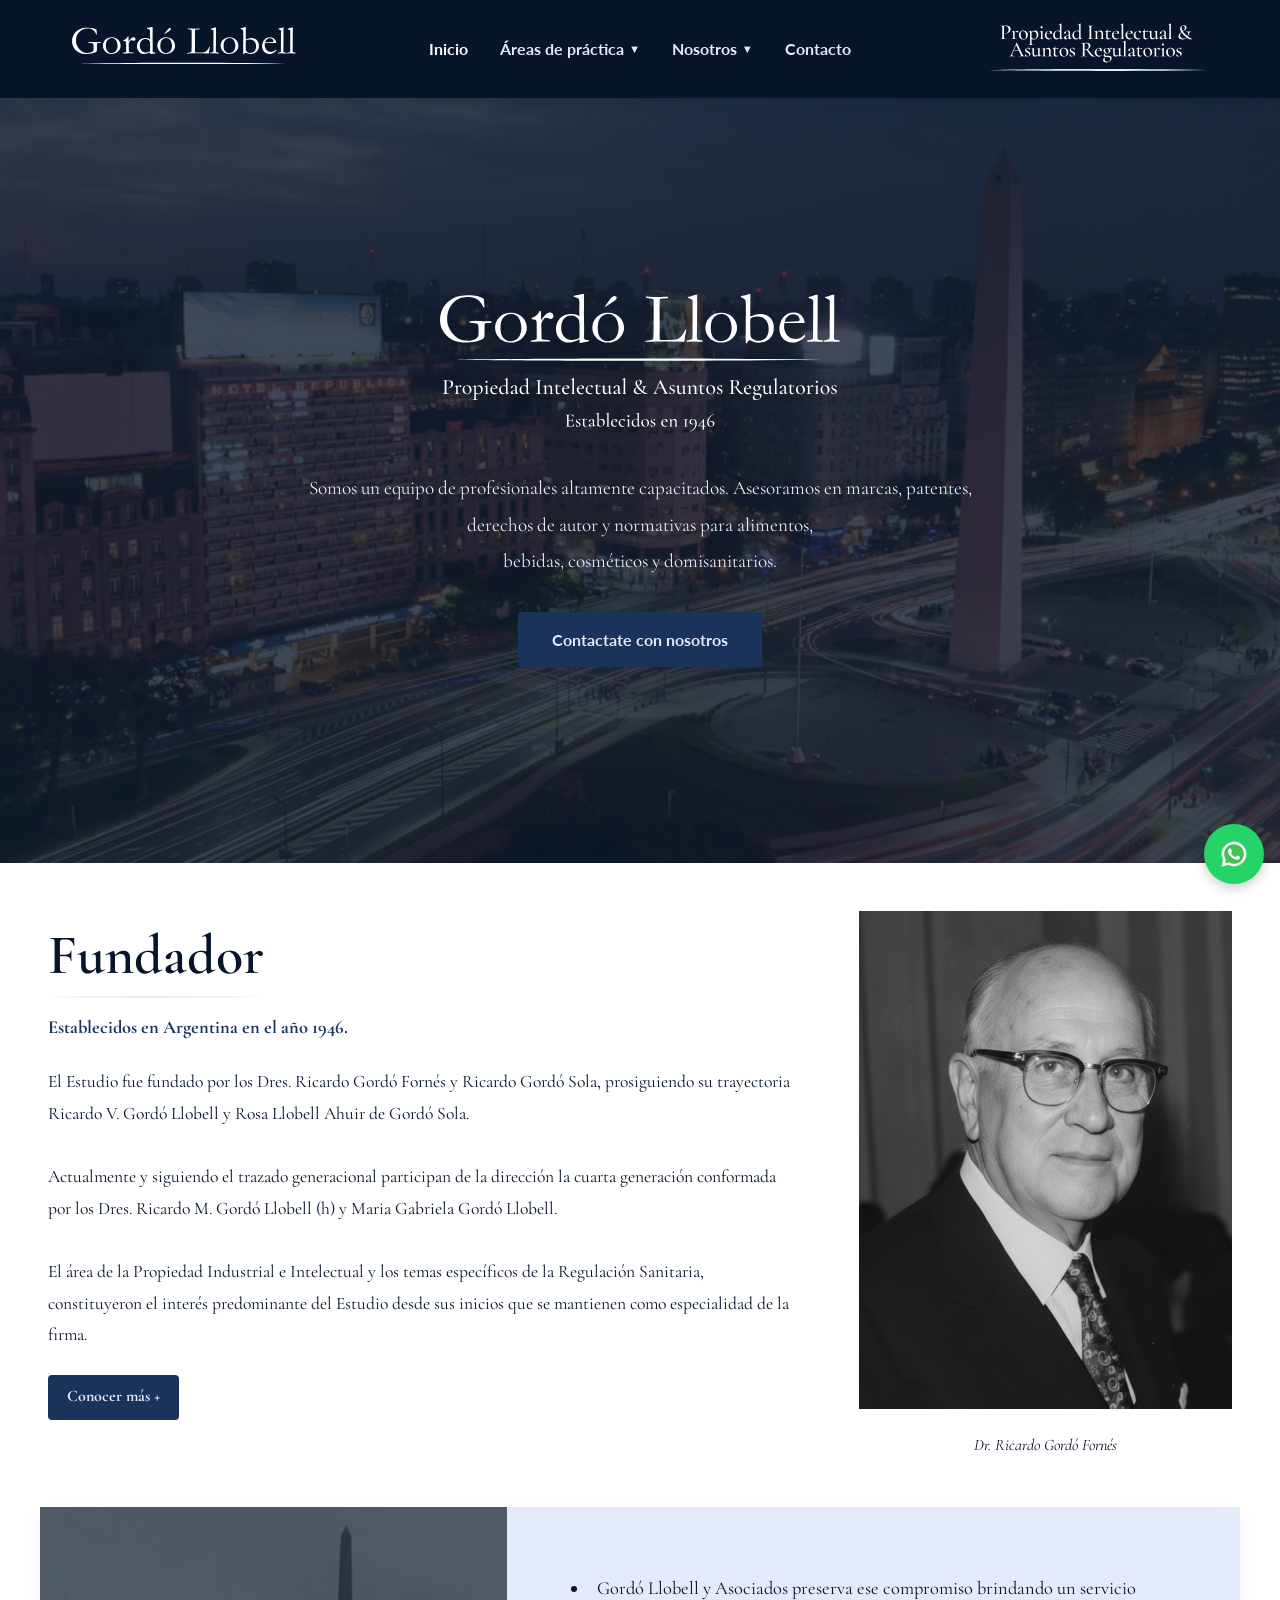
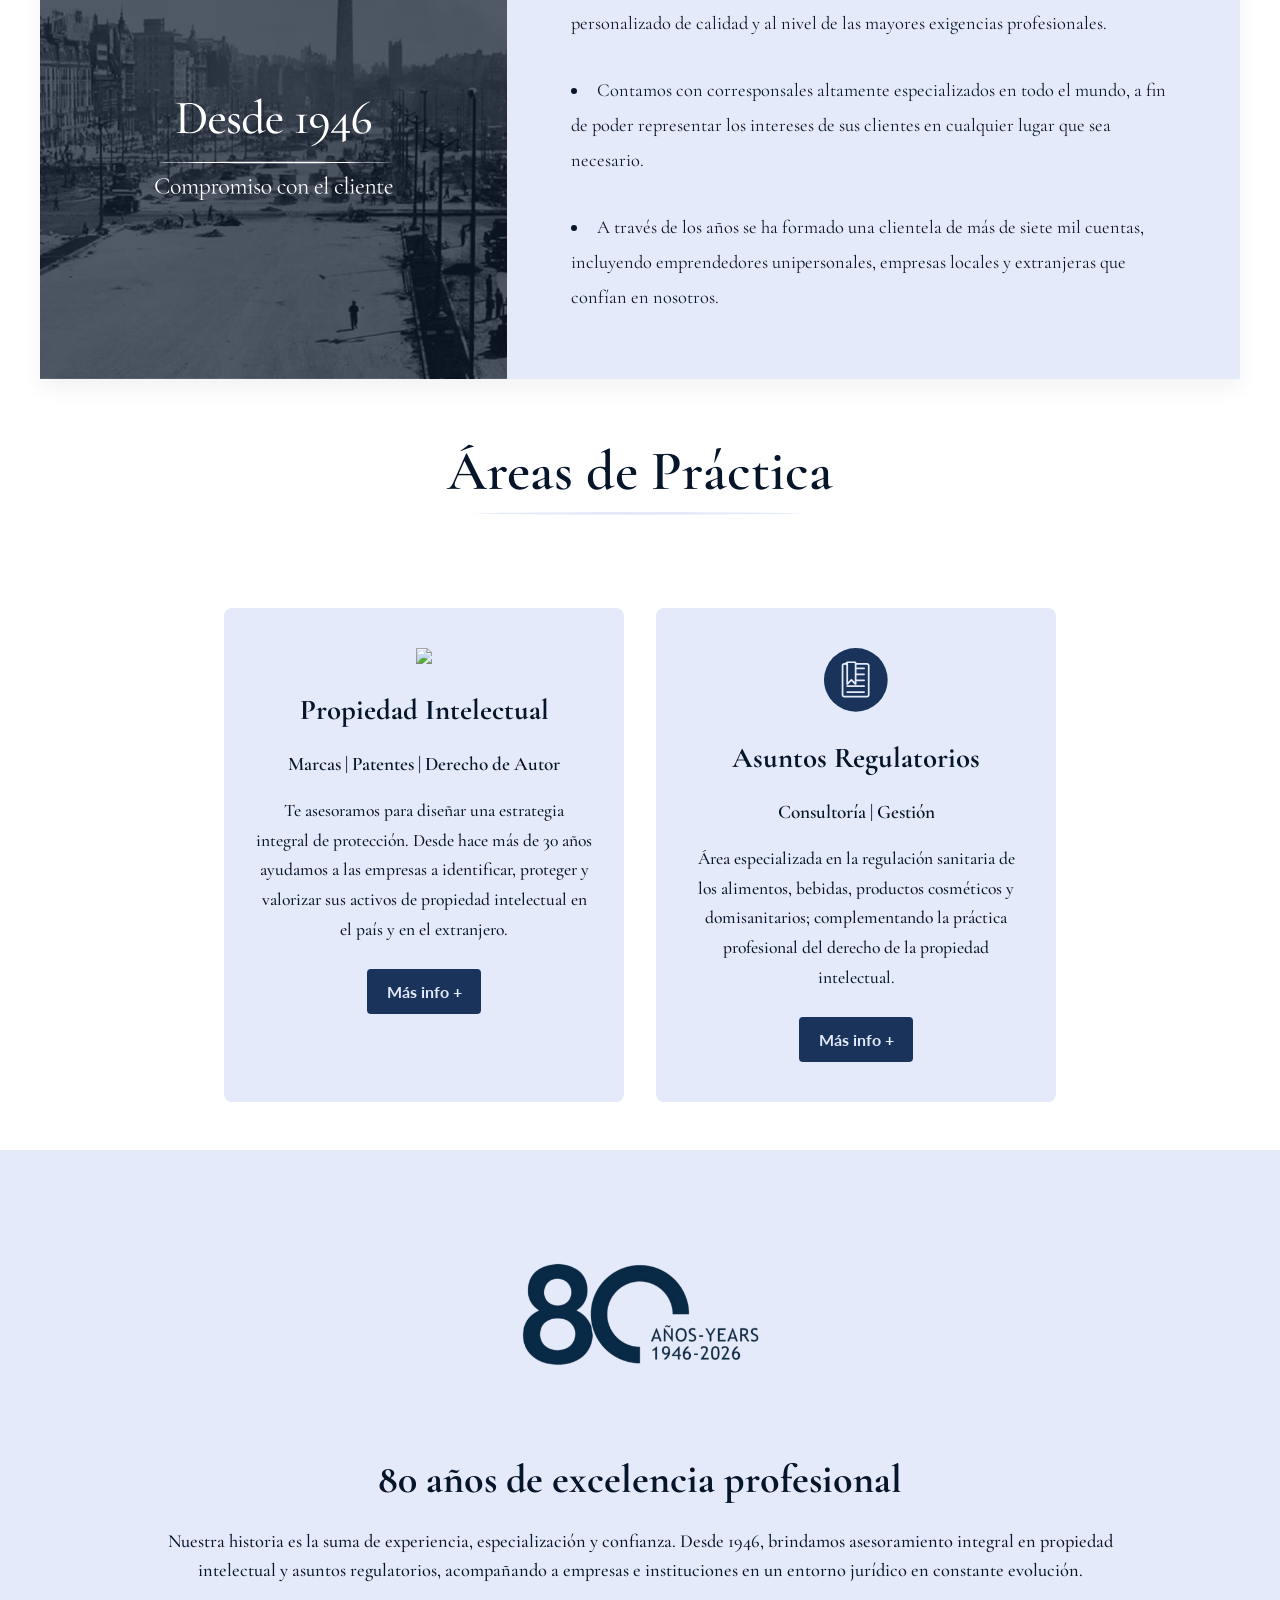
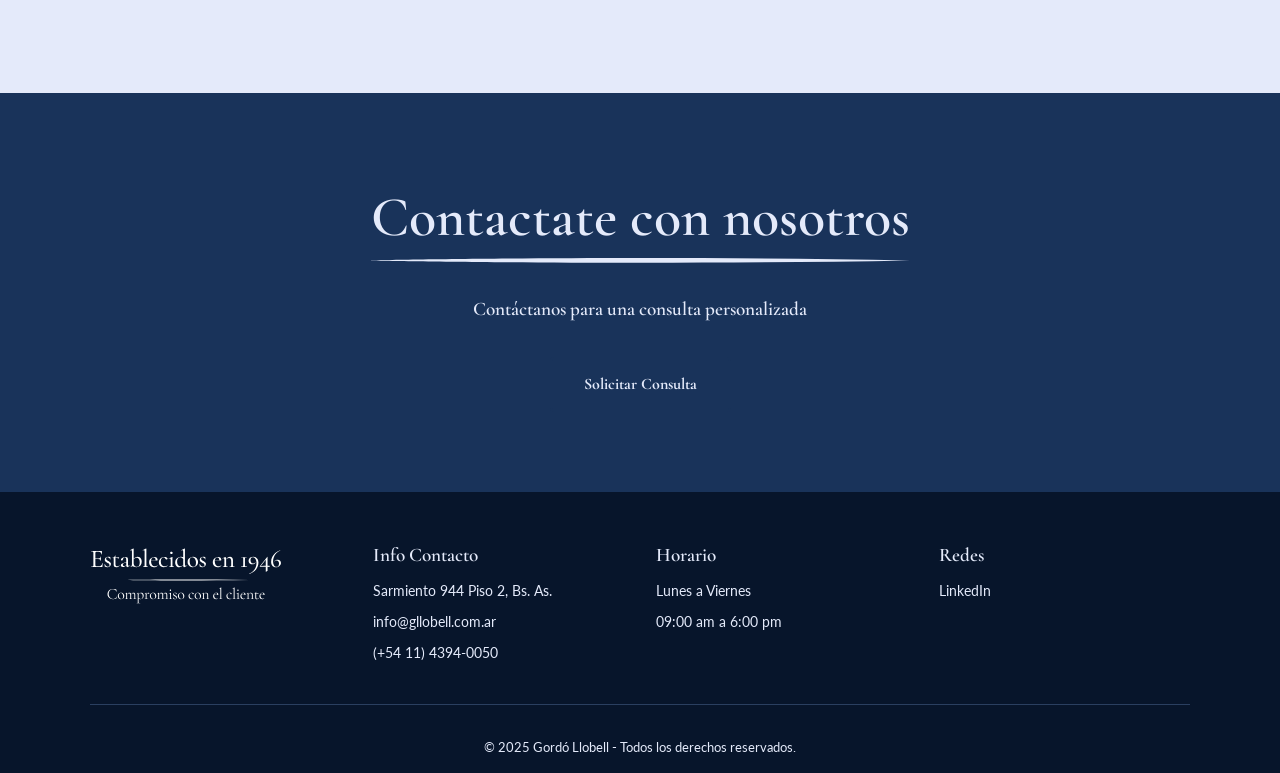
==== index.html @ 97bcbfae "Add files via upload" ====
<!DOCTYPE html>
<html lang="es">
<head>
  <meta charset="UTF-8" />
  <meta name="viewport" content="width=device-width, initial-scale=1.0" />
  <title>Gordó Llobell | Propiedad Intelectual & Asuntos Regulatorios</title>
  <meta name="description" content="Estudio jurídico especializado en propiedad intelectual y asuntos regulatorios. Asesoramiento en marcas, patentes y derechos de autor desde 1946.">
  <link rel="stylesheet" href="styles.css" />
  <link rel="preconnect" href="https://fonts.googleapis.com">
  <link rel="preconnect" href="https://fonts.gstatic.com" crossorigin>
  <link href="https://fonts.googleapis.com/css2?family=Cormorant+Garamond:wght@400;500;600;700&family=Lato:wght@300;400;700&display=swap" rel="stylesheet">
  <script src="script.js"></script>
</head>
<body>

  <nav class="navbar">
    <div class="navbar-container">
      <a href="index.html" class="logo-link" aria-label="Ir al inicio">
        <img src="recursos/Logo Gll.svg" alt="Logo Gordó Llobell">
      </a>
      <button class="menu-toggle" aria-label="Abrir menú">
        <span class="hamburger"></span>
      </button>
      <div class="menu-wrapper">
        <ul class="menu">
          <li><a href="index.html">Inicio</a></li>
          <li class="dropdown">
            <a href="#" class="dropdown-toggle">Áreas de práctica <span class="arrow">▼</span></a>
            <ul class="dropdown-menu">
              <li><a href="areas-propiedad-intelectual.html">Propiedad Intelectual</a></li>
              <li><a href="areas-asuntos-regulatorios.html">Asuntos Regulatorios</a></li>
            </ul>
          </li>
          <li class="dropdown">
            <a href="#" class="dropdown-toggle">Nosotros <span class="arrow">▼</span></a>
            <ul class="dropdown-menu">
              <li><a href="nosotros-historia.html">Historia</a></li>
              <li><a href="nosotros-equipo.html">Equipo</a></li>
            </ul>
          </li>
          <li><a href="contacto.html">Contacto</a></li>
        </ul>
      </div>
      <img class="secondary-logo" src="recursos/Logo PI AARR.svg">
    </div>
  </nav>

  <header class="hero" id="inicio">
    <div class="hero-content animate-on-scroll">
      <img class="hero-logo" src="recursos/Logo Gll full.svg">
      <p>Somos un equipo de profesionales altamente capacitados. Asesoramos en marcas, patentes,<br>
        derechos de autor y normativas para alimentos,<br> 
        bebidas, cosméticos y domisanitarios.
      </p>
      <a href="contacto.html" class="btn">Contactate con nosotros</a>
    </div>
  </header>

  <main>
    <section class="fundador animate-on-scroll" id="nosotros">
      <div class="fundador-text">
        <h2>Fundador</h2>
        <span>Establecidos en Argentina en el año 1946.</span> 
        <p>
          El Estudio fue fundado por los Dres. Ricardo Gordó Fornés y Ricardo Gordó Sola, prosiguiendo su trayectoria Ricardo V. Gordó Llobell y Rosa Llobell Ahuir de Gordó Sola.<br><br>
          Actualmente y siguiendo el trazado generacional participan de la dirección la cuarta generación conformada por los Dres. Ricardo M. Gordó Llobell (h) y Maria Gabriela Gordó Llobell.<br><br>
          El área de la Propiedad Industrial e Intelectual y los temas específicos de la Regulación Sanitaria, constituyeron el interés predominante del Estudio desde sus inicios que se mantienen como especialidad de la firma.
        </p>
         <a href="nosotros-historia.html" class="btn-small">Conocer más +</a>
      </div>
      <div class="fundador-img">
        <img class=" founder-image" src="recursos/Fundador img.png">
        <small>Dr. Ricardo Gordó Fornés</small>
      </div>
    </section>

    <section class="desde animate-on-scroll">
      <div class="desde-img" > 
        <img  src="recursos/Logo 1946.svg" class="desde-logo" alt="Desde 1946" >
      </div>
      <div class="desde-text">
        <ul>
          <li>Gordó Llobell y Asociados preserva ese compromiso brindando un servicio personalizado de calidad y al nivel de las mayores exigencias profesionales.</li>
          <li>Contamos con corresponsales altamente especializados en todo el mundo, a fin de poder representar los intereses de sus clientes en cualquier lugar que sea necesario.</li>
          <li>A través de los años se ha formado una clientela de más de siete mil cuentas, incluyendo emprendedores unipersonales, empresas locales y extranjeras que confían en nosotros.</li>
        </ul>
      </div>
    </section>

    

    <section class="areas animate-on-scroll" id="areas">
      <h2>Áreas de Práctica</h2>
      <div class="cards">
        <div class="card">
          <img src="recursos/Icon PI.svg">
          <h3>Propiedad Intelectual</h3>
          <span>Marcas | Patentes | Derecho de Autor</span>
          <p>Te asesoramos para diseñar una estrategia integral de protección. Desde hace más de 30 años ayudamos a las empresas a identificar, proteger y valorizar sus activos de propiedad intelectual en el país y en el extranjero.</p>
          <a href="areas-propiedad-intelectual.html" class="btn-small">Más info +</a>
        </div>
        <div class="card">
          <img src="recursos/icon AR.svg">
          <h3>Asuntos Regulatorios</h3>
          <span>Consultoría | Gestión</span>
          <p>Área especializada en la regulación sanitaria de los alimentos, bebidas, productos cosméticos y domisanitarios; complementando la práctica profesional del derecho de la propiedad intelectual.</p>
          <a href="areas-asuntos-regulatorios.html" class="btn-small">Más info +</a>
        </div>
      </div>
    </section>

     <section class="logo-80 animate-on-scroll">
      <div class="content-logo80">
        <a>
          <img src="recursos/Logo 80 años Gll.png" alt="logo80años">
        </a>
        <h3>80 años de excelencia profesional</h3>
        <p>
          Nuestra historia es la suma de experiencia, especialización y confianza.
          Desde 1946, brindamos asesoramiento integral en propiedad intelectual y asuntos regulatorios, acompañando a empresas e instituciones en un entorno jurídico en constante evolución.
        </p>
      </div>
    </section>

    <section class="cta-section animate-on-scroll">
      <h2>Contactate con nosotros</h2>
      <p>Contáctanos para una consulta personalizada</p>
      <a href="contacto.html" class="btn">Solicitar Consulta</a>
    </section>
  </main>

  <footer>
    <div class="footer-container">
      <div class="footer-col">
        <img src="recursos/Establecidos.svg">
      </div>
      <div class="footer-col">
        <p><strong>Info Contacto</strong></p>
        <p>Sarmiento 944 Piso 2, Bs. As.</p>
        <p>info@gllobell.com.ar</p>
        <p>(+54 11) 4394-0050</p>
      </div>
      <div class="footer-col">
        <p><strong>Horario</strong></p>
        <p>Lunes a Viernes</p>
        <p>09:00 am a 6:00 pm</p>
      </div>
      <div class="footer-col">
        <p><strong>Redes</strong></p>
        <a href="https://www.linkedin.com/company/gord%C3%B3-llobel-asociados" aria-label="LinkedIn">LinkedIn</a>
      </div>
    </div>
    <div class="footer-bottom">
      <p>© 2025 Gordó Llobell - Todos los derechos reservados.</p>
    </div>
  </footer>
  <a href="https://wa.me/5491131089060" target="_blank" rel="noopener" class="whatsapp-float" aria-label="Escribinos por WhatsApp">
    <img src="recursos/whatsapp-icon.svg" alt="WhatsApp">
  </a>
  
</body>
</html>
---- styles.css ----
:root {
  --primary-dark: #07152b;
  --primary-medium: #19335A;
  --primary-light: #e4eafa;
  --text-light: #e4eafa;
  --text-dark: #07152b;
  --text-serif: 'Cormorant Garamond', serif;
  --text-sans: 'Lato', sans-serif;
}

*, *::before, *::after {
  box-sizing: border-box;
  margin: 0;
  padding: 0;
}

html {
  scroll-behavior: smooth;
}

body {
  font-family: var(--text-sans);
  background: #fff;
  color: var(--text-dark);
  line-height: 1.6;
}

/* --- Placeholder Styles --- */
.logo-placeholder, .image-placeholder {
  background-color: var(--primary-dark);
  color: #fff;
  display: flex;
  align-items: center;
  justify-content: center;
  font-size: 1rem;
  font-weight: bold;
  text-align: center;
}



/* --- Typography & Buttons --- */
h1 {
  font-family: var(--text-serif);
  font-size: clamp(2.5rem, 6vw, 4rem);
  font-weight: 700;
  margin-bottom: 1rem;
}

h2 {
  font-family: var(--text-serif);
  font-size: clamp(2rem, 5vw, 3.5rem);
  font-weight: 600;
  margin-bottom: 0.75rem;
  position: relative;
  display: inline-block;
}

h2::after {
  content: "";
  position: absolute;
  left: 0;
  bottom: -1vh; 
  width: 100%;
  height: 1.5vh; /* altura del SVG */
  background-image: url('recursos/subrayado.svg');
  background-repeat: no-repeat;
  background-size: contain;
  color: var(--primary-light);
}

h3 {
  font-family: var(--text-serif);
  font-weight: 700;
  margin-bottom: 1rem;
  font-size: clamp(1.5rem, 4vw, 2.5rem);
}

.btn {
  display: inline-block;
  padding: 0.8rem 2rem;
  background: var(--primary-medium);
  color: var(--text-light);
  border: 2px solid var(--primary-medium);
  text-decoration: none;
  font-weight: bold;
  border-radius: 4px;
  transition: background-color 0.3s ease, color 0.3s ease;
  cursor: pointer;
  font-size: 1rem;
}

.btn:hover {
  background-color: #e4eafa;
  color: var(--primary-medium);
  transform: translateY(-2px);
  box-shadow: 0 4px 12px rgba(0,0,0,0.15);
}

.hero .btn:hover {
  background-color: var(--text-light);
  color: var(--primary-dark);
  border-color: var(--text-light);
}

.btn-small {
  display: inline-block;
  padding: 0.6rem 1.2rem;
  background: var(--primary-medium);
  color: var(--text-light);
  text-decoration: none;
  border-radius: 4px;
  font-weight: bold;
  transition: transform 0.3s ease;
  font-size: 1rem;
}

.btn-small:hover {
  transform: translateY(-3px);
  box-shadow: 0 6px 15px rgba(0,0,0,0.2);
}

/* --- Navbar --- */
.navbar {
  background: var(--primary-dark);
  color: var(--text-light);
  padding: 1rem 0;
  position: sticky;
  top: 0;
  z-index: 1000;
  width: 100%;
  box-shadow: 0 2px 10px rgba(0,0,0,0.1);
}

.navbar img {
  width:14rem;
}

.navbar-container {
  display: flex;
  justify-content: space-between;
  align-items: center;
  max-width: 1200px;
  margin: 0 auto;
  padding: 0 2rem;
}

.menu {
  list-style: none;
  display: flex;
  gap: 2rem;
  align-items: center;
}

.menu a {
  color: var(--text-light);
  text-decoration: none;
  font-size: 1rem;
  font-weight: bold;
  position: relative;
  padding: 0.5rem 0;
  transition: color 0.3s ease;
}

.menu > li > a::after {
  content: '';
  position: absolute;
  bottom: 0;
  left: 0;
  width: 0;
  height: 2px;
  background-color: var(--text-light);
  transition: width 0.3s ease;
}

.menu > li > a:hover::after {
  width: 100%;
}

/* Dropdown Menu */
.dropdown {
  position: relative;
}

.dropdown-toggle {
  cursor: pointer;
  display: flex;
  align-items: center;
  gap: 0.3rem;
}

.arrow {
  font-size: 0.7rem;
  transition: transform 0.3s ease;
}

.dropdown:hover .arrow {
  transform: rotate(180deg);
}

.dropdown-menu {
  position: absolute;
  top: 100%;
  left: 0;
  background:var(--primary-dark);
  list-style: none;
  padding: 0.5rem 0;
  min-width: 220px;
  border-radius: 4px;
  box-shadow: 0 4px 12px rgba(0,0,0,0.4);
  opacity: 0;
  visibility: hidden;
  transform: translateY(-10px);
  transition: all 0.3s ease;
}

.dropdown:hover .dropdown-menu {
  opacity: 1;
  visibility: visible;
  transform: translateY(0);
}

.dropdown-menu li {
  padding: 0;
}

.dropdown-menu a {
  display: block;
  padding: 0.7rem 1.5rem;
  transition: background 0.3s ease;
}

.dropdown-menu a:hover {
  background: rgba(255,255,255,0.1);
}

.dropdown-menu a::after {
  display: none;
}

.menu-toggle {
  display: none;
  background: none;
  border: none;
  cursor: pointer;
}

.hamburger {
  display: block;
  width: 25px;
  height: 3px;
  background: white;
  position: relative;
  transition: background 0.3s ease;
}
.hamburger::before, .hamburger::after {
  content: '';
  position: absolute;
  width: 100%;
  height: 3px;
  background: white;
  left: 0;
  transition: transform 0.3s ease;
}
.hamburger::before { top: -8px; }
.hamburger::after { bottom: -8px; }

/* --- Hero Section --- */
.hero {
  background: linear-gradient(rgba(14, 26, 45, 0.8), rgba(14, 26, 45, 0.8)), url('recursos/obelisco\ av\ 9\ de\ julio.jpg') no-repeat center center/cover;
  color: var(--text-light);
  height: 85vh;
  display: flex;
  align-items: center;
  justify-content: center;
  text-align: center;
  padding: 2rem;
}


.hero img {
  width: 25rem;
  margin: 0 auto 2rem;
}


.hero p {
  font-family: var(--text-serif);
  font-size: 1.2rem;
  line-height: 1.9;
  margin-bottom: 2rem;
}

/* --- Page Header --- */
.page-header {
  background-color: #19335A;
  color: var(--text-light);
  padding: 5rem 2rem 3rem;
  text-align: center;
}

.page-header-content h1 {
  color: var(--text-light);
}

.page-header-content p {
  font-family: var(--text-serif);
  font-size: 1.3rem;
  margin-top: 0.5rem;
}

/* --- Sections General --- */
section {
  padding: 3rem ;
  max-width: 80rem;
  margin: 0 auto;
}

/* --- Fundador Section --- */
.fundador {
  display: flex;
  gap: 4rem;
  align-items: flex-start;
}

.fundador-text {
  flex: 2;
  font-family: var(--text-serif);
}



.fundador-text span {
  font-weight: bold;
  font-size: 1.15rem;
  display: block;
  margin-bottom: 1.5rem;
  color: var(--primary-medium);
}

.fundador-text p {
  font-size: 1.1rem;
  line-height: 1.8;
  margin-bottom: 1.5rem;
}

.fundador-img {
  flex: 1;
  text-align: center;
}

.founder-image {
  width: 100%;
  aspect-ratio: 3 / 4;
  margin-bottom: 1rem;
}

.fundador-img small {
  font-family: var(--text-serif);
  font-style: italic;
  font-size: 1rem;
}
/* --- Desde Section --- */
.desde {
  display: flex;
  background: var(--primary-light);
  box-shadow: 0 10px 20px rgba(0,0,0,0.05);
  max-width: 1200px;
  padding: 0;
}

.desde-img {
  flex: 1;
  background: linear-gradient(rgba(14, 26, 45, 0.7), rgba(14, 26, 45, 0.7)), url('recursos/obelisco\ 1940.png') no-repeat center center/cover;  
  background-position: center;
  background-repeat: no-repeat;
  display: flex;
  justify-content: center;
  align-items: center;
  padding: 1rem 2rem;
  
}

.desde-logo {
  width: 15rem;       
  height: auto;      
  max-height: 10rem;   
  background-color: transparent;
  color: var(--text-light);
  object-fit: contain;
}

.desde-text {
  flex: 1.5;
  padding: 4rem;
  font-family: var(--text-serif);
  font-size: 1.15rem;
  line-height: 1.9;
  color: var(--primary-dark);
}

.desde-text ul {
  list-style-position: inside;
}

.desde-text li + li {
  margin-top: 2rem;
}

/* --- 80 años Section --- */
.logo-80{
  background: var(--primary-light);
  text-align: center;
  max-width: none;
  font-family: var(--text-serif);
}
.logo-80 img{
  width: 15rem;
}
.content-logo80{
  width: 100%;
}
.content-logo80 h3{
  color: var(--text-dark);
}
.content-logo80 p{
  color: var(--text-dark);
  font-size: 1.15rem;
  margin-left: 10%;
  margin-right: 10%;
  margin-bottom: 5%;
  font-weight: 500;
}
/* --- Areas Section --- */
.areas {
  text-align: center;
}
.card img{
  width: 4rem;
  padding-bottom: 1rem;
}
.cards {
  display: flex;
  justify-content: center;
  gap: 2rem;
  flex-wrap: wrap;
  margin-top: 5rem;
}

.card {
  background: #e4eafa;
  padding: 2.5rem 2rem;
  border-radius: 8px;
  width: 100%;
  max-width: 400px;
  text-align: center;
  transition: transform 0.3s ease, box-shadow 0.3s ease;
}

.card:hover {
  transform: translateY(-10px);
  box-shadow: 0 15px 30px rgba(0,0,0,0.1);
}

.card h3 {
  font-family: var(--text-serif);
  font-size: 1.8rem;
  font-weight:bold;
}

.card span {
  font-family: var(--text-serif);
  font-weight:600;
  display: block;
  margin: 0.5rem 0 1rem;
  color:var(--text-dark);
  font-size: 1.2rem;
}

.card p {
  font-family:var(--text-serif);
  font-size: 1.1rem;
  line-height: 1.7;
  margin-bottom: 1.5rem;
  font-weight: 500;
  color: var(--text-dark);
}

/* --- Valores Section --- */
.valores-section {
  background: var(--primary-light);
  padding: 5rem 2rem;
  text-align: center;
  max-width: none;
}

.valores-section h2 {
  margin-bottom: 3rem;
}

.valores-grid {
  display: grid;
  grid-template-columns: repeat(auto-fit, minmax(250px, 1fr));
  gap: 2rem;
  max-width: 1100px;
  margin: 0 auto;
}

.valor-card {
  background: white;
  padding: 2rem;
  border-radius: 8px;
  box-shadow: 0 4px 12px rgba(0,0,0,0.08);
  transition: all 0.3s ease;
}

.valor-card:hover {
  transform: translateY(-5px);
  box-shadow: 0 8px 20px rgba(0,0,0,0.12);
}

.valor-card h3 {
  font-size: 1.6rem;
  margin-bottom: 1rem;
  color: var(--primary-medium);
}

.valor-card p {
  font-size: 1rem;
  line-height: 1.7;
  font-family: var(--text-serif);
  font-weight: 600;  
}

/* --- Team Section --- */
.intro-section {
  text-align: center;
  padding: 3rem 2rem;
}

.intro-content {
  max-width: 800px;
  margin: 0 auto;
}

.intro-content p {
  font-size: 1.3rem;
  line-height: 1.8;
  margin-top: 1rem;
  font-family: var(--text-serif);
}

.team-section {
  padding: 4rem 2rem;
}

.team-section h2 {
  text-align: center;
  margin-bottom: 3rem;
}

.team-grid {
  display: grid;
  grid-template-columns: repeat(auto-fit, minmax(280px, 1fr));
  gap: 2.5rem;
  max-width: 1200px;
  margin: 0 auto;
}

.team-member {
  text-align: center;
  transition: transform 0.3s ease;
}

.team-member:hover {
  transform: translateY(-8px);
}

.member-photo {
  width: 100%;
  aspect-ratio: 3 / 4;
  margin-bottom: 1.5rem;
  border-radius: 8px;
}

.team-member h3 {
  font-size: 1.4rem;
  margin-bottom: 0.5rem;
}

.member-title {
  font-weight: bold;
  color: var(--primary-medium);
  margin-bottom: 1rem;
  font-size: 1.05rem;
}

.member-bio {
  font-size: 0.95rem;
  line-height: 1.6;
  color: #555;
}

/* --- Propiedad Intelectual Asuntos Regulatorios --- */
.service-card ul{
  list-style-type: none;
  padding-left: 0;
}

.service-card li{
  margin: 1rem 0rem 1rem;
  border-bottom: 2px solid var(--primary-light);
  font-family: var(--text-serif);
  color: var(--primary-dark);
  font-weight: 500;
}

.content-text{
  font-family: var(--text-serif);
  font-weight: 500;
}

.segundo-parrafo{
  margin-top: 1rem;
}

.service-card{
  margin-bottom: 3rem;
}

/* --- Contacto Section --- */
.contacto {
  background: var(--primary-medium);
  color: var(--text-light);
  text-align: center;
  max-width: none;
}

.contacto h2 {
  color: var(--text-light);
}

.contacto form {
  max-width: 60rem;
  margin: 2rem auto 0;
}

.form-row {
  display: flex;
  gap: 1rem;
  width: 100%;
}

.contacto input,
.contacto textarea {
  width: 100%;
  padding: 1rem;
  margin-bottom: 1rem;
  border: none;
  border-radius: 4px;
  font-family: var(--text-sans);
  font-size: 1rem;
}

.contacto button {
  margin-top: 1rem;
  width: 100%;
}

.contact-info-section {
  padding: 4rem 2rem;
  background: var(--primary-light);
  max-width: none;
}

.contact-info-grid {
  display: grid;
  grid-template-columns: repeat(auto-fit, minmax(250px, 1fr));
  gap: 2rem;
  max-width: 1100px;
  margin: 0 auto;
}

.contact-info-card {
  background: white;
  padding: 2rem;
  border-radius: 8px;
  text-align: center;
  box-shadow: 0 4px 12px rgba(0,0,0,0.08);
  transition: all 0.3s ease;
}

.contact-info-card:hover {
  transform: translateY(-5px);
  box-shadow: 0 8px 20px rgba(0,0,0,0.12);
}

.contact-icon {
  font-size: 2.5rem;
  margin-bottom: 1rem;
}

.contact-info-card h3 {
  font-size: 1.4rem;
  margin-bottom: 1rem;
  color: var(--primary-medium);
}

.contact-info-card p {
  font-size: 1rem;
  line-height: 1.6;
  margin-bottom: 0.3rem;
}

/* --- Contact Form alerts --- */
.error-message {
  color: red;
  font-size: 0.9rem;
  margin-top: 0.3rem;
  display: none; /* oculto por defecto */
}


/* --- Contact Form Section --- */
.contact-form-section {
  padding: 5rem 2rem;
}

.contact-form-wrapper {
  display: flex;
  gap: 4rem;
  max-width: 1100px;
  margin: 0 auto;
  align-items: flex-start;
}

.contact-form-text {
  flex: 1;
}

.contact-form-text h2 {
  margin-bottom: 1.5rem;
}

.contact-form-text p {
  font-size: 1.1rem;
  line-height: 1.8;
  margin-bottom: 2rem;
  font-family: var(--text-serif);
  font-weight: 500;
}

.contact-image {
  width: 100%;
  aspect-ratio: 4 / 3;
}

.contact-form-container {
  flex: 1;
  background: var(--primary-light);
  padding: 2.5rem;
  border-radius: 8px;
  box-shadow: 0 4px 12px rgba(0,0,0,0.08);
  width: 100%;
}

.form-group {
  margin-bottom: 1.5rem;
}

.form-group label {
  display: block;
  font-weight: bold;
  margin-bottom: 0.5rem;
  color: var(--primary-dark);
}

.form-group input,
.form-group select,
.form-group textarea {
  width: 100%;
  padding: 0.9rem;
  border: 1px solid #ccc;
  border-radius: 4px;
  font-family: var(--text-sans);
  font-size: 1rem;
  transition: border-color 0.3s ease;
}

.form-group input:focus,
.form-group select:focus,
.form-group textarea:focus {
  outline: none;
  border-color: var(--primary-medium);
}

.form-group textarea {
  resize: vertical;
}

/* --- Map Section --- */
.map-section {
  padding: 4rem 2rem;
  text-align: center;
}

.map-section h2 {
  margin-bottom: 2rem;
}

.map-placeholder iframe{
  width: 100%;
  max-width: 95%;
  height: 30rem;
  margin: 0 auto;
  border-style: none;
}

/* --- CTA Section --- */
.cta-section {
  background: var(--primary-medium);
  color: var(--text-light);
  text-align: center;
  padding: 5rem 2rem;
  max-width: none;
  font-family: var(--text-serif);
  font-weight: 600;
}

.cta-section h2 {
  color: var(--text-light);
  margin-bottom: 2rem;
}

.cta-section p {
  font-size: 1.2rem;
  margin-bottom: 2rem;
}

/* --- WSP --- */

.whatsapp-float {
  position: fixed;
  bottom: 1rem;
  right: 1rem;
  z-index: 1000;
  width: 60px;
  height: 60px;
  background-color: #25D366;
  border-radius: 50%;
  box-shadow: 0 4px 12px rgba(0,0,0,0.2);
  display: flex;
  justify-content: center;
  align-items: center;
  transition: transform 0.3s ease;
}

.whatsapp-float:hover {
  transform: scale(1.1);
}

.whatsapp-float img {
  width: 30px;
  height: 30px;
}
/* Gracias section*/

.box {
  background: var(--primary-light);
  padding: 5rem 2rem;
  text-align: center;
  max-width: none;
}

.box span{
 font-size: 1.8rem;
}
.box img{
  width: 4rem;
  
}
.box p{
  font-family: var(--text-serif);
  font-size: 1.2rem;
  line-height: 1.9;
  margin-bottom: 2rem;
}

/* --- Footer --- */
footer {
  background: var(--primary-dark);
  color: var(--text-light);
  padding: 3rem 2rem 1rem;
  font-size: 0.9rem;
}

.footer-container {
  display: flex;
  flex-wrap: wrap;
  justify-content: space-between;
  gap: 2rem;
  max-width: 1100px;
  margin: 0 auto;
  padding-bottom: 2rem;
}

.footer-col img{
  width: 12rem;
}

.footer-col {
  flex: 1;
  min-width: 180px;
}

.footer-col p {
  margin-bottom: 0.5rem;
}

.footer-col strong {
  font-family: var(--text-serif);
  font-size: 1.2rem;
  font-weight: 600;
}

.footer-col a {
  color: var(--text-light);
  text-decoration: none;
  transition: opacity 0.3s ease;
}

.footer-col a:hover {
  opacity: 0.8;
}

.footer-bottom {
  text-align: center;
  padding-top: 2rem;
  border-top: 1px solid #2a3f60;
  max-width: 1100px;
  margin: 0 auto;
  font-size: 0.8rem;
}

/* --- Animations --- */
.animate-on-scroll {
  opacity: 0;
  transform: translateY(40px);
  transition: opacity 0.8s ease-out, transform 0.8s ease-out;
}

.animate-on-scroll.is-visible {
  opacity: 1;
  transform: translateY(0);
}

/* --- Responsive Design --- */
@media (max-width: 992px) {
  .navbar .secondary-logo { display: none; }
  .menu-wrapper {
    position: absolute;
    top: 100%;
    left: 0;
    width: 100%;
    background: var(--primary-dark);
    flex-direction: column;
    max-height: 0;
    overflow: hidden;
    transition: max-height 0.5s ease-in-out;
  }
  .menu-wrapper.open {
    max-height: 600px; /* Adjust as needed */
  }
  .menu {
    flex-direction: column;
    width: 100%;
    padding: 1rem 0;
    gap: 0;
  }
  .menu li {
    text-align: center;
    width: 100%;
  }
  .menu a {
    display: block;
    padding: 1rem;
  }

  .menu > li > a::after { display: none; }

  .dropdown-menu {
    position: static;
    opacity: 1;
    visibility: visible;
    transform: none;
    box-shadow: none;
    background: rgba(255,255,255,0.05);
    max-height: 0;
    overflow: hidden;
    transition: max-height 0.3s ease;
  }
  
  .dropdown.open .dropdown-menu {
    max-height: 300px;
  }
  
  .menu-toggle { display: block; }
  .menu-toggle.open .hamburger { background: transparent; }
  .menu-toggle.open .hamburger::before { transform: rotate(45deg) translate(5px, 6px); }
  .menu-toggle.open .hamburger::after { transform: rotate(-45deg) translate(5px, -6px); }


  .fundador { flex-direction: column; align-items: center; gap: 2rem; }
  .fundador-text { width: 100%; }
  .fundador-img { width: 70%; max-width: 350px; }
  
  .desde { flex-direction: column; }
  .desde-text { padding: 2rem; }

   .contact-form-wrapper {
    flex-direction: column;
  }
}

@media (max-width: 768px) {
  section { padding: 3rem 1.5rem; }
  h2 { font-size: 2rem; }
  .hero {
  min-height: 75vh;
  padding: 1rem 1rem;
  display: flex;
  flex-direction: column;
  justify-content: center;
  align-items: center;
  text-align: center;
}
  .hero-logo {  display: block; width:80vw;max-width: 280px;
  margin: 0 auto;
  align-items: center; }
  .hero p {
  font-size: 1rem;
  line-height: 1.6;
  max-width: 600px;
  margin: 2rem auto;
}
 .hero-content {
  width: 100%;
  max-width: 700px;
  padding: 1rem;
   display: flex;
  flex-direction: column;
  align-items: center;
  text-align: center;
  justify-content: center;
  padding: 2rem 1rem;
}
 .page-header {
    padding: 3rem 1.5rem 2rem;
  }

  .form-row { flex-direction: column; gap: 0; }

  .footer-container { flex-direction: column; text-align: center; }
}
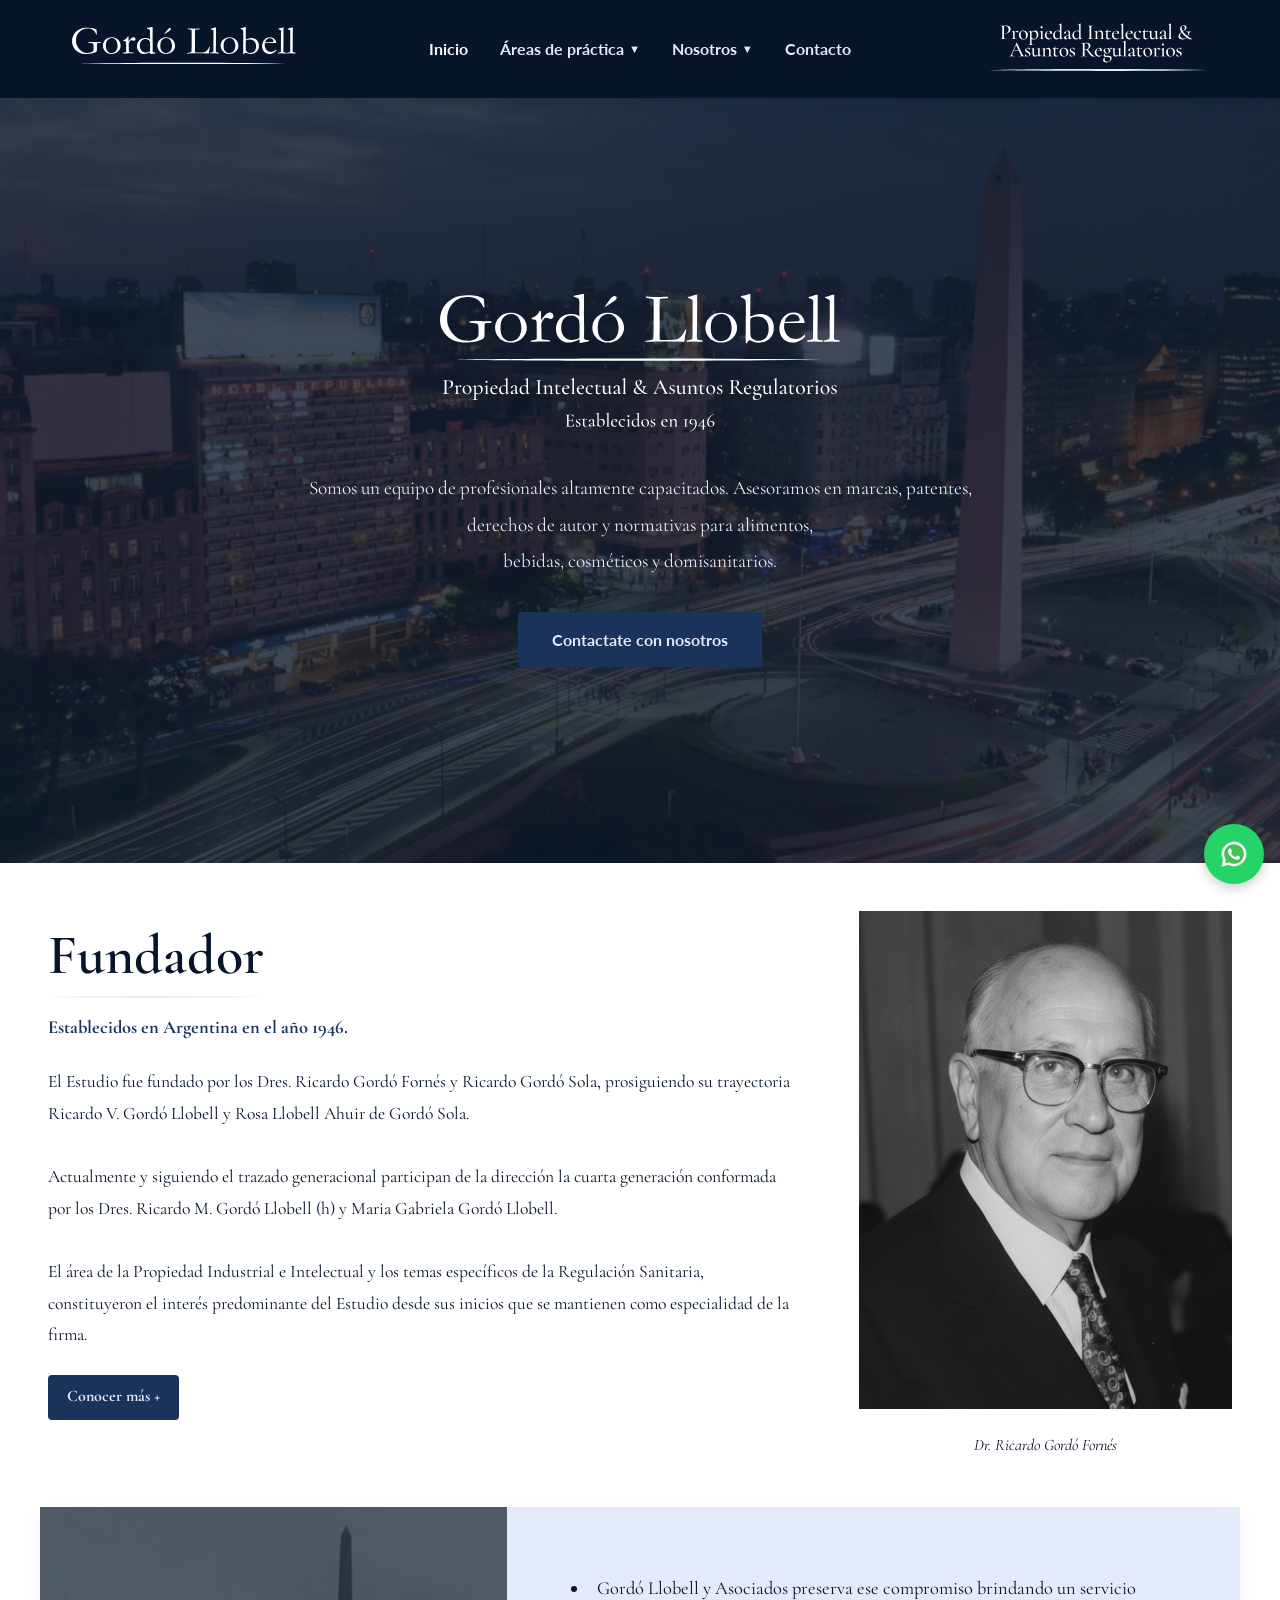
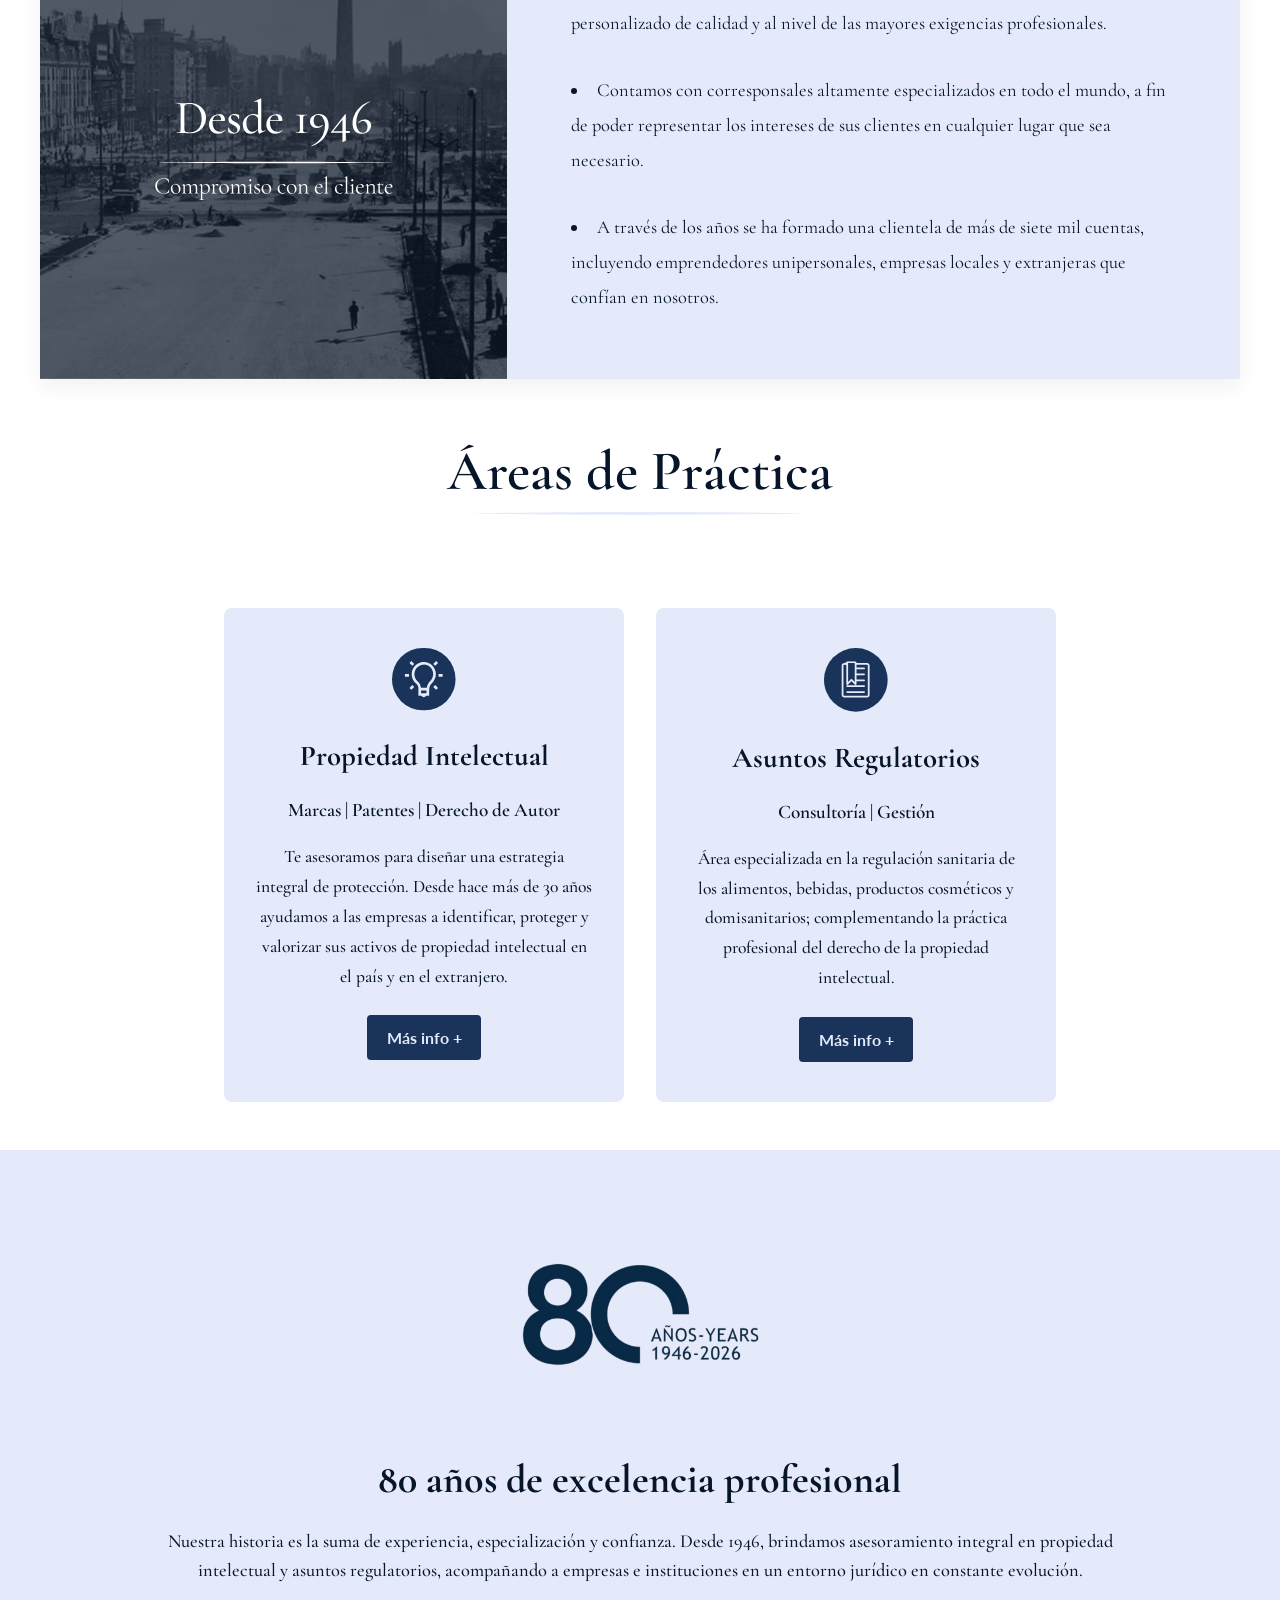
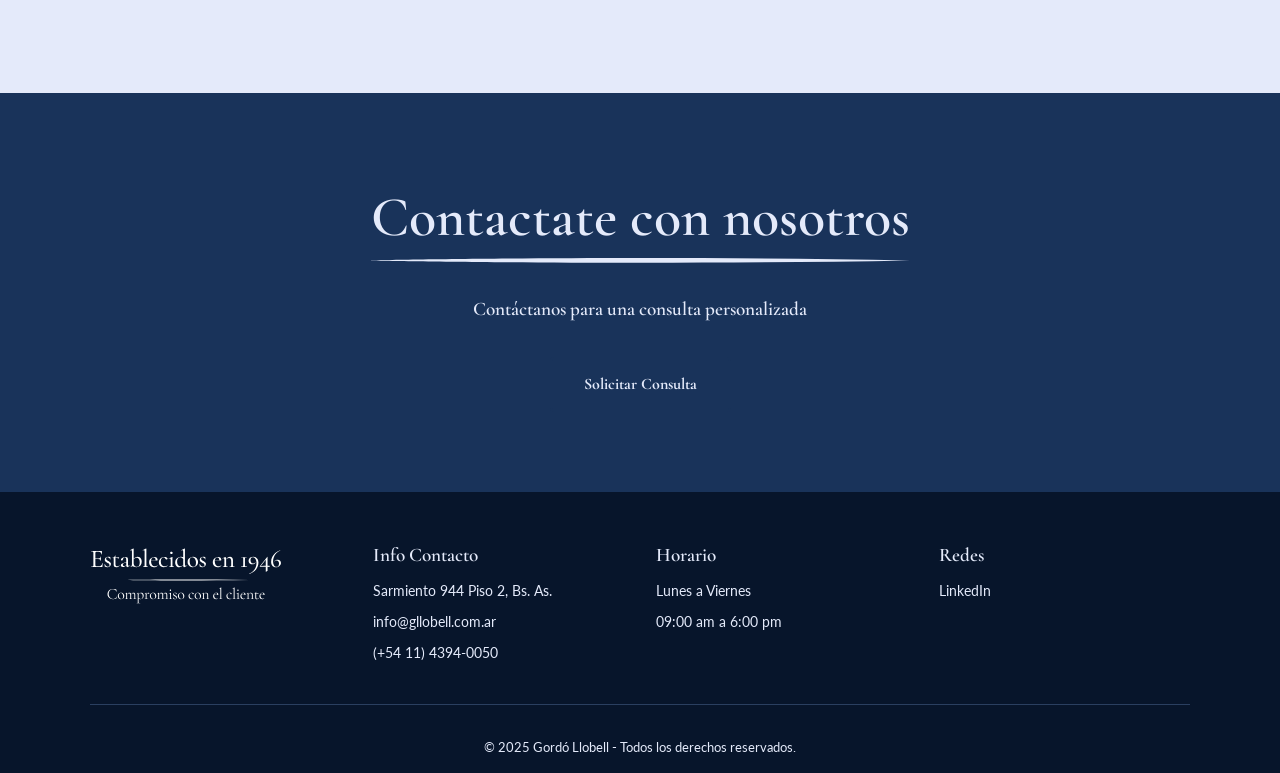
==== commit 7a3664bf: "Update index.html" ====
--- a/index.html
+++ b/index.html
@@ -93,7 +93,7 @@
       <h2>Áreas de Práctica</h2>
       <div class="cards">
         <div class="card">
-          <img src="recursos/Icon PI.svg">
+          <img src="recursos/icon PI.svg">
           <h3>Propiedad Intelectual</h3>
           <span>Marcas | Patentes | Derecho de Autor</span>
           <p>Te asesoramos para diseñar una estrategia integral de protección. Desde hace más de 30 años ayudamos a las empresas a identificar, proteger y valorizar sus activos de propiedad intelectual en el país y en el extranjero.</p>
@@ -159,4 +159,4 @@
   </a>
   
 </body>
-</html>+</html>
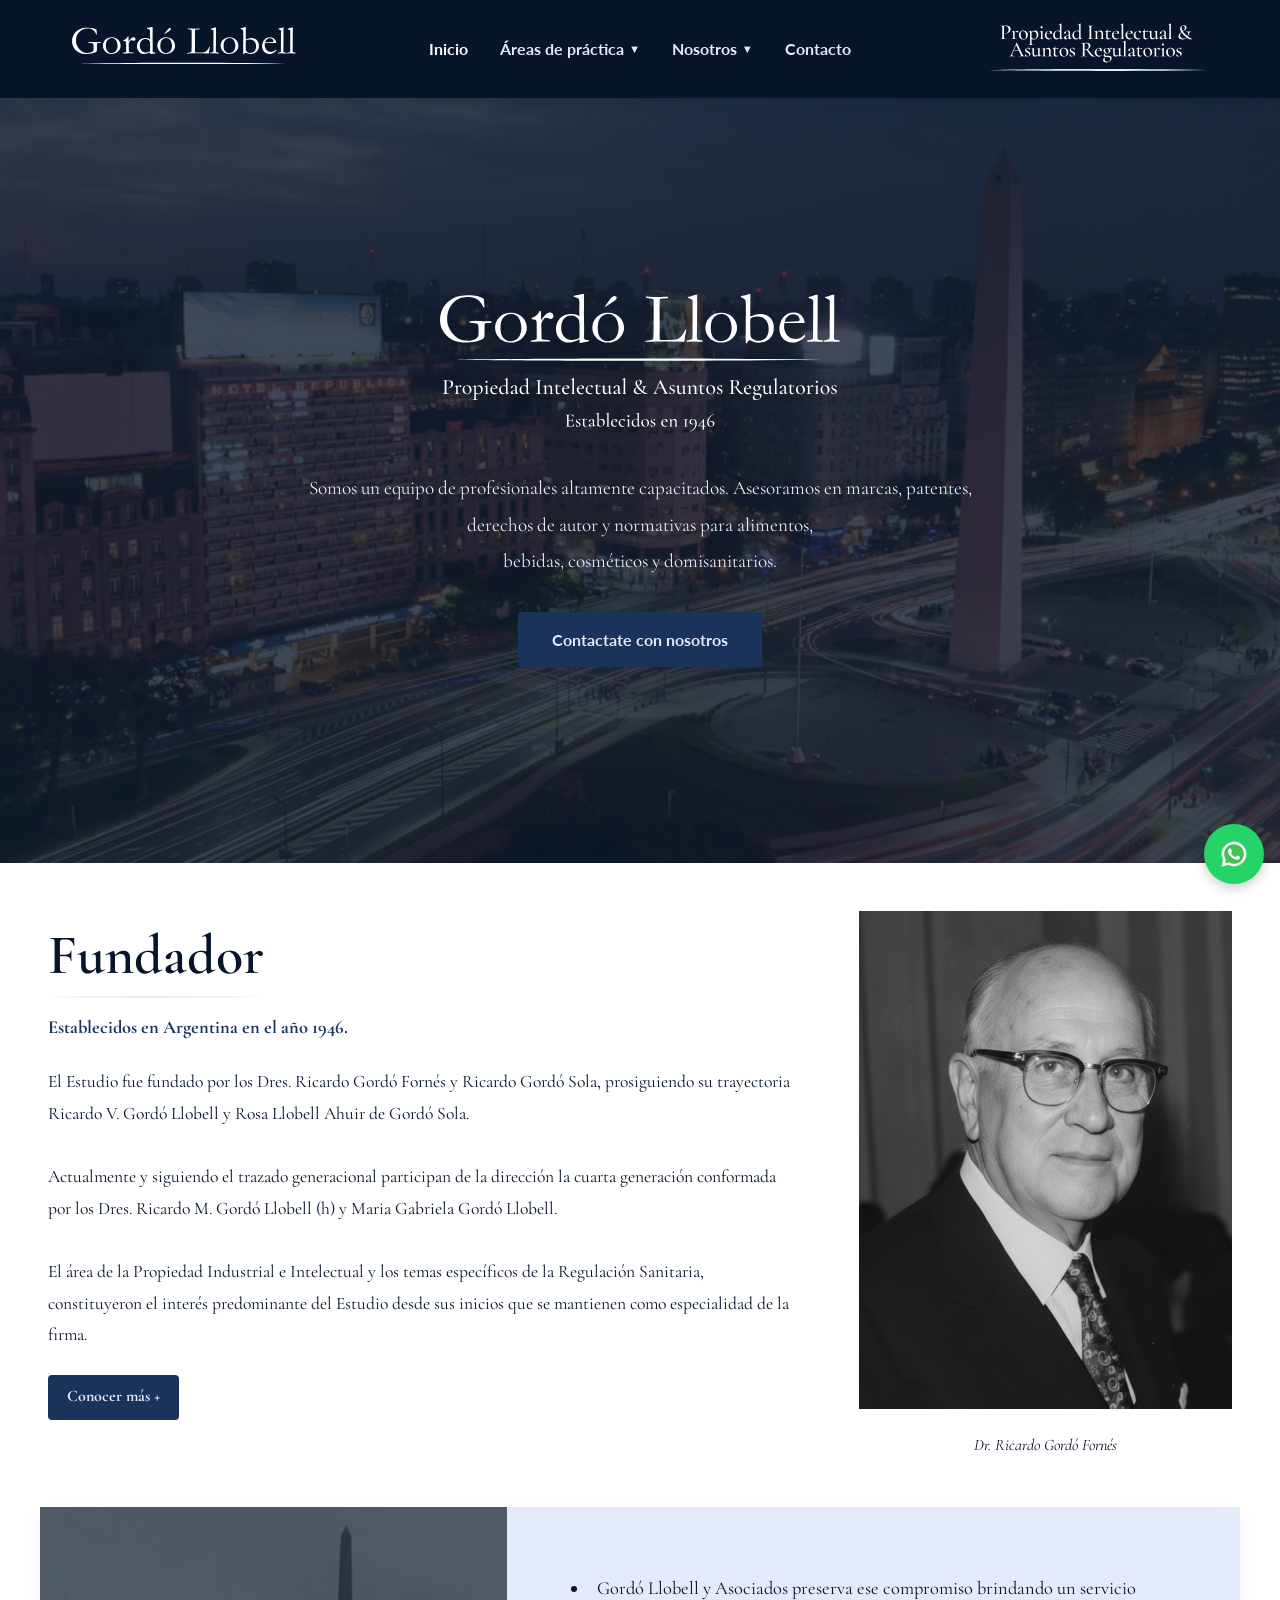
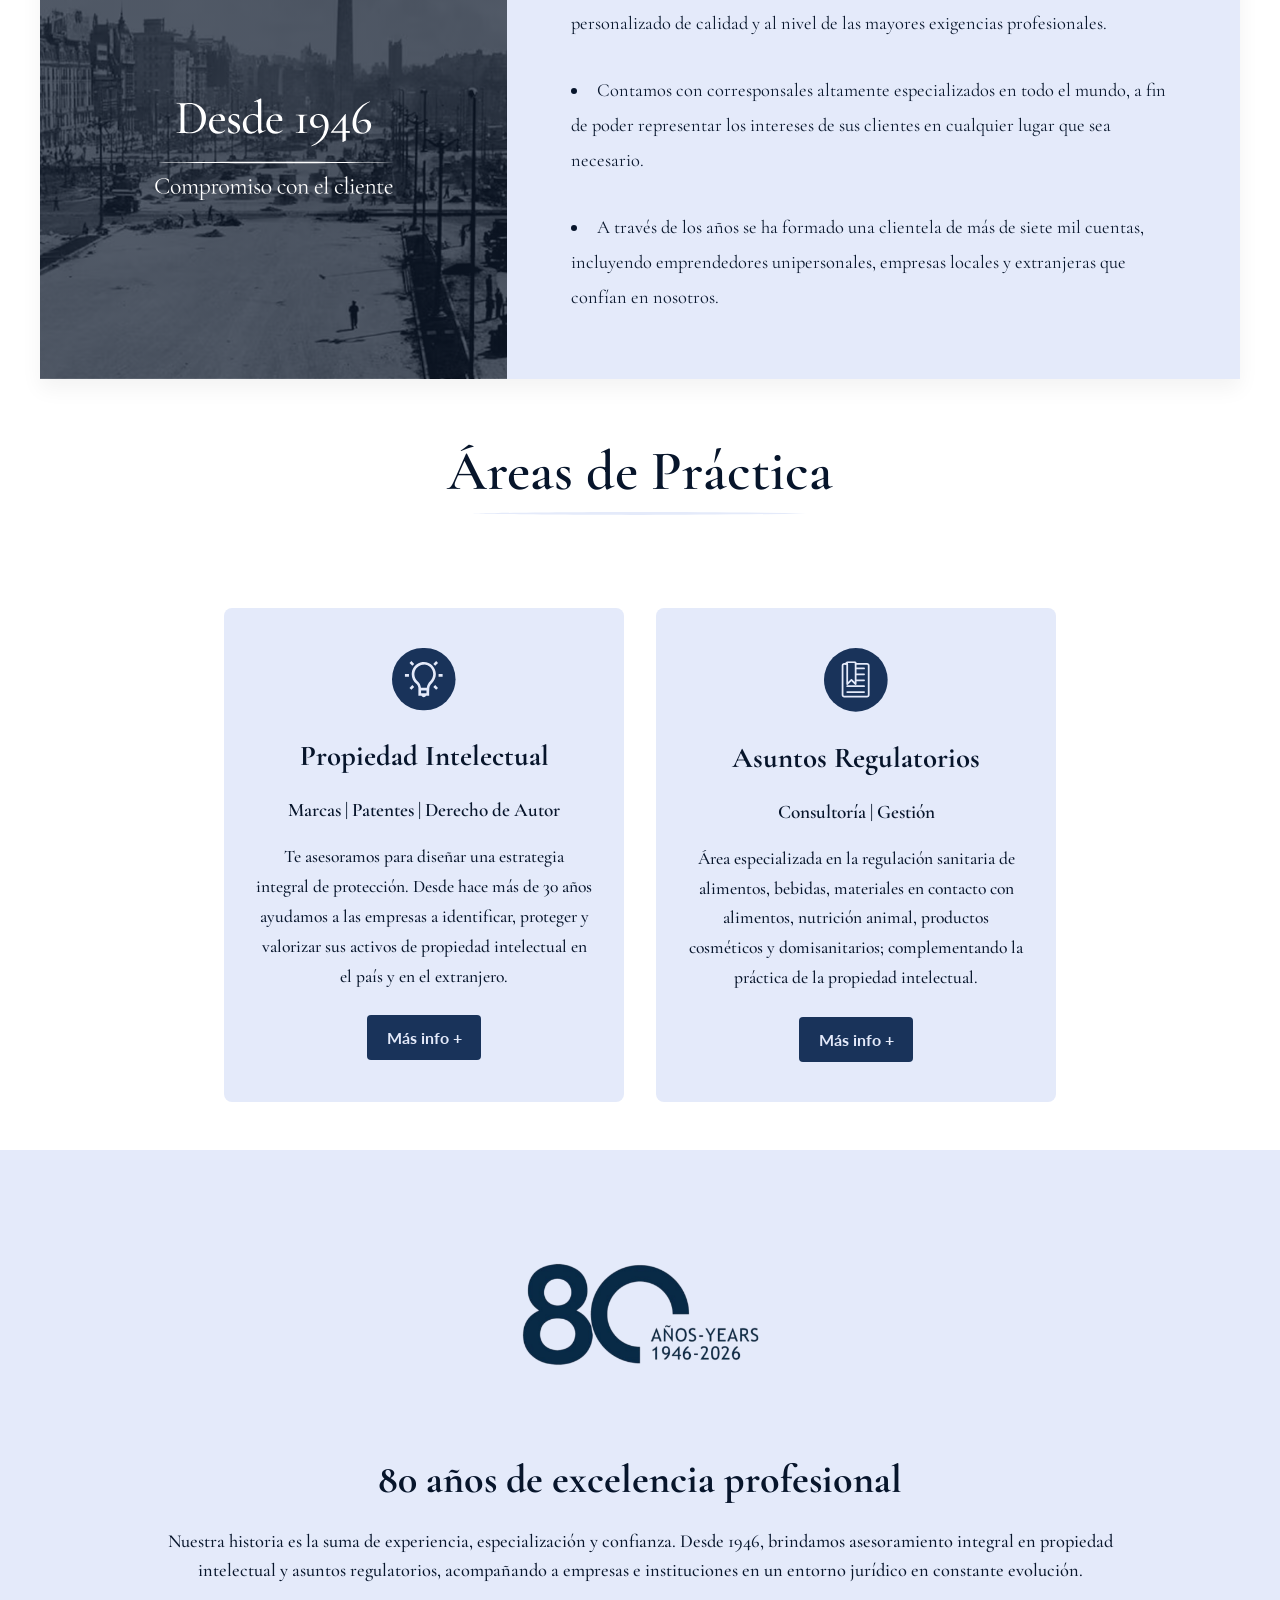
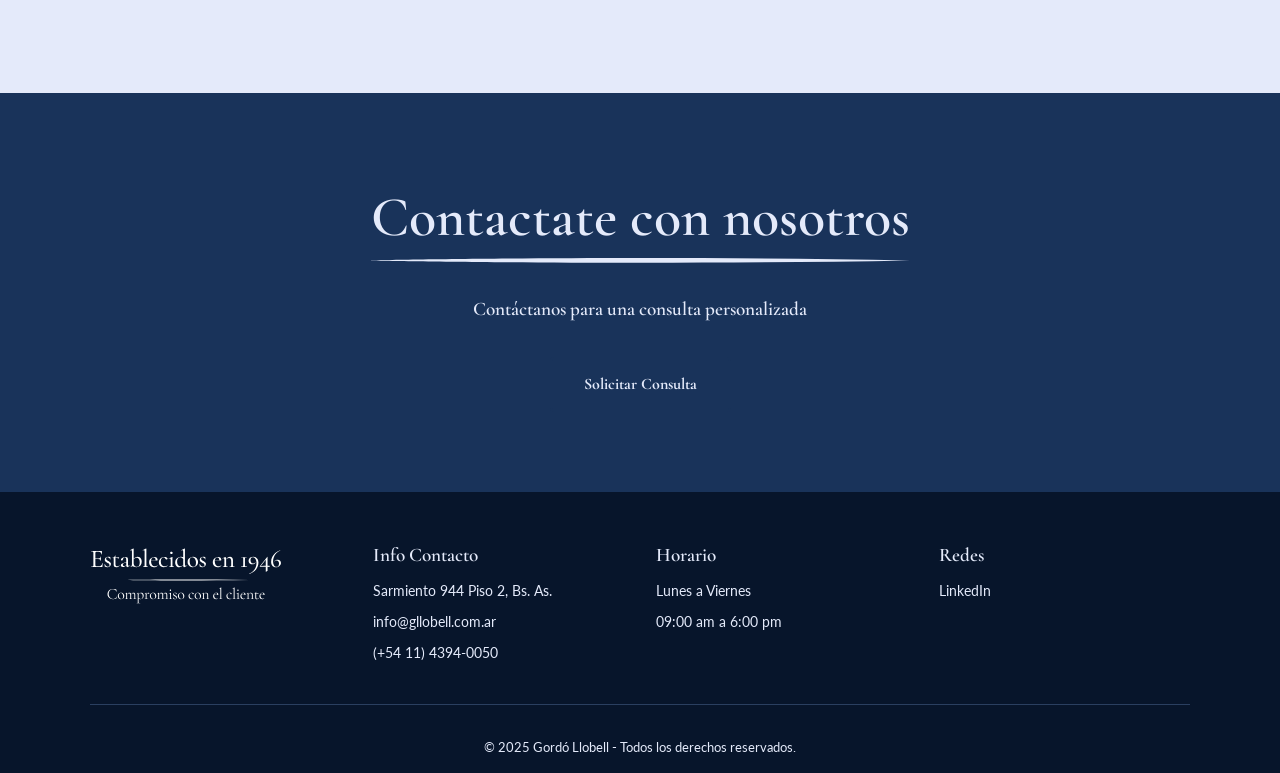
==== commit 9a02df40: "Add files via upload" ====
--- a/index.html
+++ b/index.html
@@ -103,7 +103,7 @@
           <img src="recursos/icon AR.svg">
           <h3>Asuntos Regulatorios</h3>
           <span>Consultoría | Gestión</span>
-          <p>Área especializada en la regulación sanitaria de los alimentos, bebidas, productos cosméticos y domisanitarios; complementando la práctica profesional del derecho de la propiedad intelectual.</p>
+          <p>Área especializada en la regulación sanitaria de alimentos, bebidas, materiales en contacto con alimentos, nutrición animal, productos cosméticos y domisanitarios; complementando la práctica de la propiedad intelectual.</p>
           <a href="areas-asuntos-regulatorios.html" class="btn-small">Más info +</a>
         </div>
       </div>
@@ -159,4 +159,4 @@
   </a>
   
 </body>
-</html>
+</html>
--- a/styles.css
+++ b/styles.css
@@ -570,6 +570,7 @@
 .team-member {
   text-align: center;
   transition: transform 0.3s ease;
+  
 }
 
 .team-member:hover {
@@ -600,6 +601,19 @@
   line-height: 1.6;
   color: #555;
 }
+.team-classic{
+  background-color: var(--primary-light);
+  
+  border-radius: 2px;
+  width: 100%;
+  text-align: center;
+  transition: transform 0.3s ease, box-shadow 0.3s ease;
+}
+.team-classic:hover{
+  transform: translateY(-10px);
+  box-shadow: 0 15px 30px rgba(0,0,0,0.1);
+}
+
 
 /* --- Propiedad Intelectual Asuntos Regulatorios --- */
 .service-card ul{
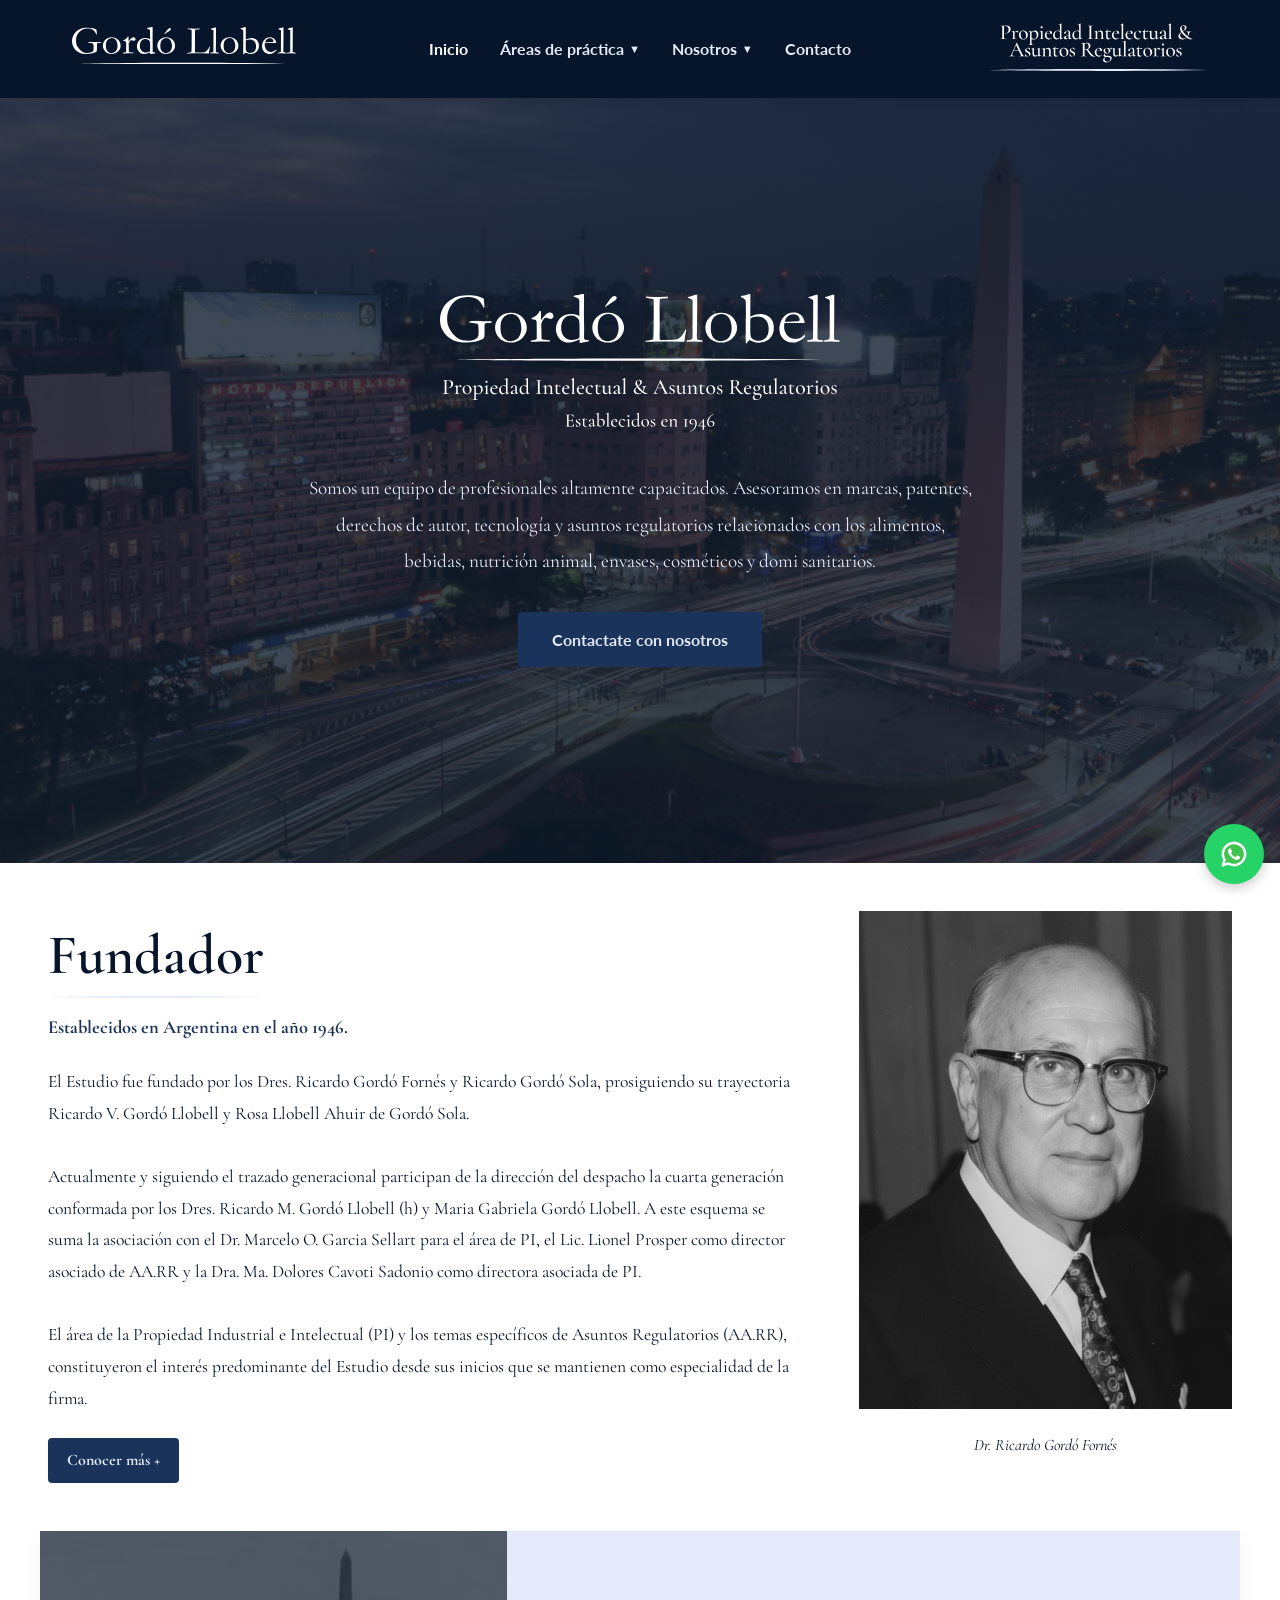
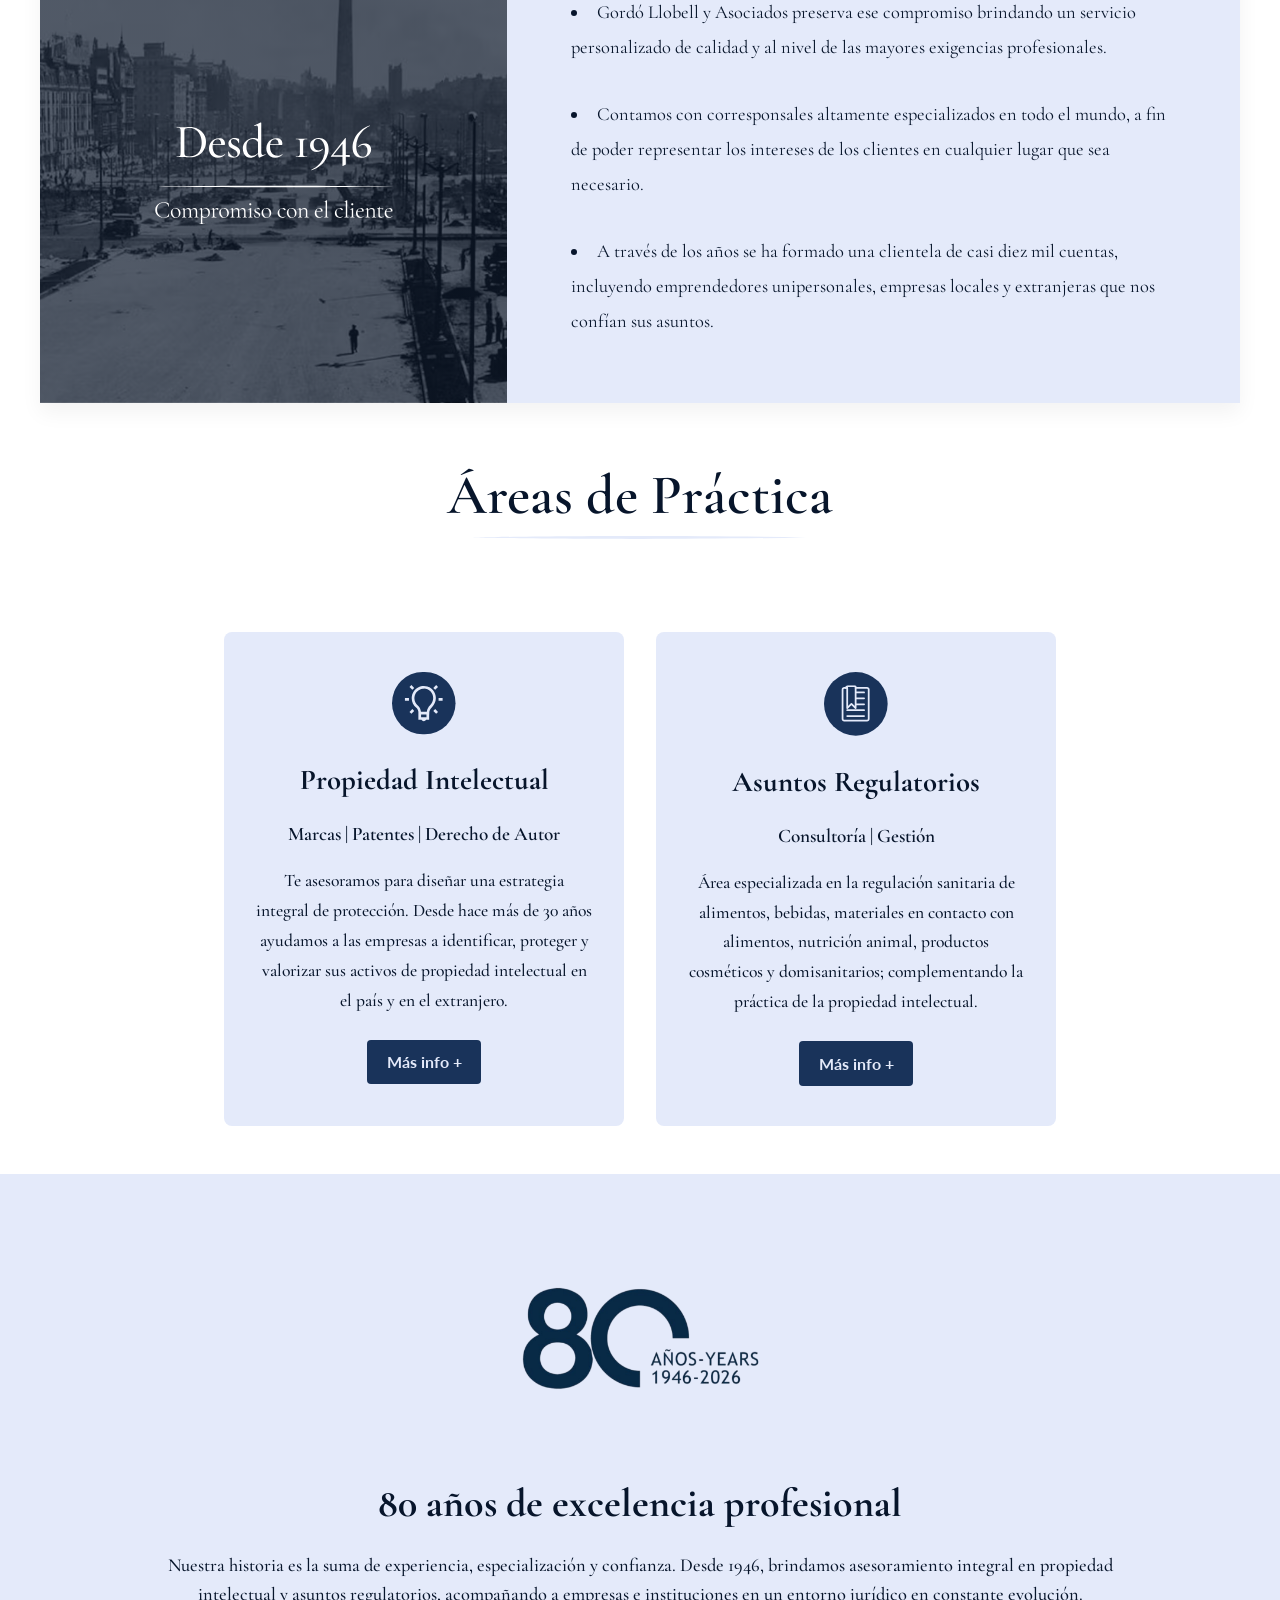
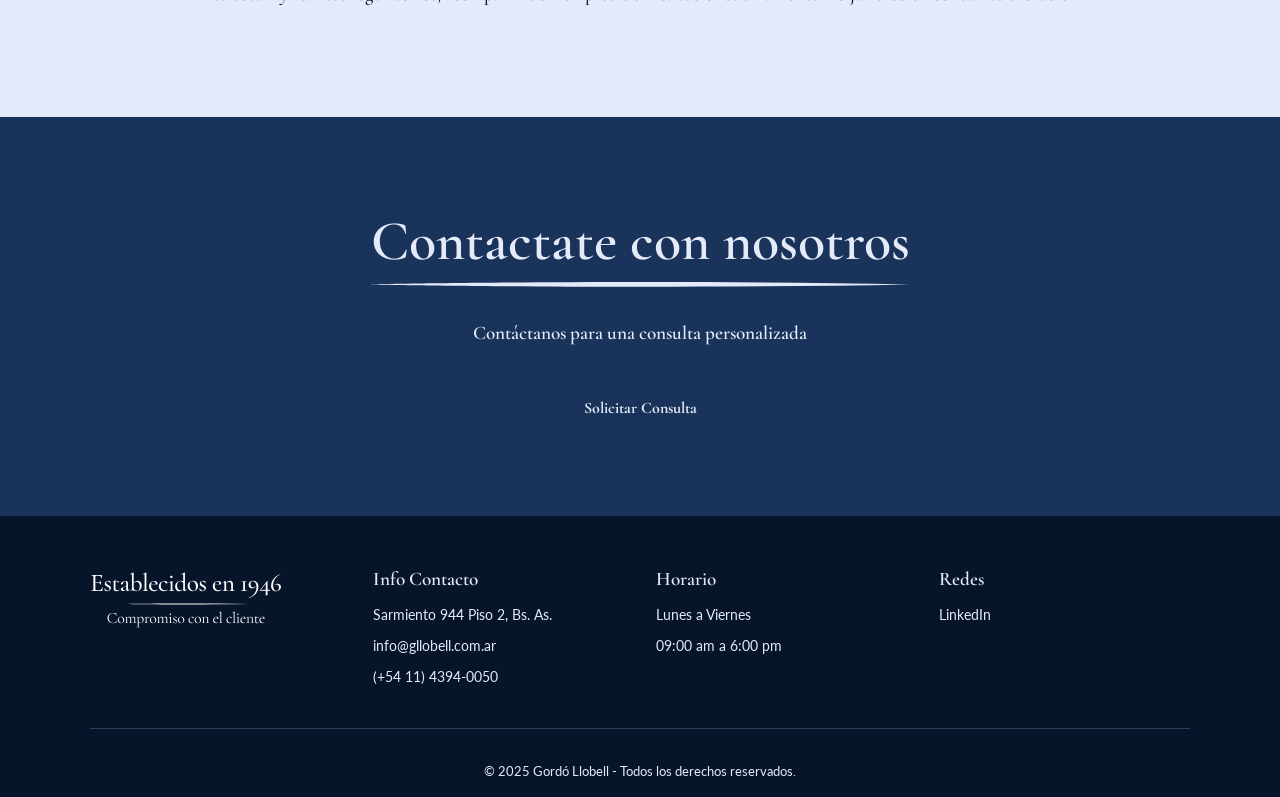
==== commit 77e9e8c1: "Add files via upload" ====
--- a/index.html
+++ b/index.html
@@ -49,8 +49,9 @@
     <div class="hero-content animate-on-scroll">
       <img class="hero-logo" src="recursos/Logo Gll full.svg">
       <p>Somos un equipo de profesionales altamente capacitados. Asesoramos en marcas, patentes,<br>
-        derechos de autor y normativas para alimentos,<br> 
-        bebidas, cosméticos y domisanitarios.
+         derechos de autor, tecnología y asuntos regulatorios relacionados con los alimentos,<br> 
+         bebidas, nutrición animal, envases, cosméticos y domi sanitarios.
+        
       </p>
       <a href="contacto.html" class="btn">Contactate con nosotros</a>
     </div>
@@ -63,8 +64,9 @@
         <span>Establecidos en Argentina en el año 1946.</span> 
         <p>
           El Estudio fue fundado por los Dres. Ricardo Gordó Fornés y Ricardo Gordó Sola, prosiguiendo su trayectoria Ricardo V. Gordó Llobell y Rosa Llobell Ahuir de Gordó Sola.<br><br>
-          Actualmente y siguiendo el trazado generacional participan de la dirección la cuarta generación conformada por los Dres. Ricardo M. Gordó Llobell (h) y Maria Gabriela Gordó Llobell.<br><br>
-          El área de la Propiedad Industrial e Intelectual y los temas específicos de la Regulación Sanitaria, constituyeron el interés predominante del Estudio desde sus inicios que se mantienen como especialidad de la firma.
+          Actualmente y siguiendo el trazado generacional participan de la dirección del despacho la cuarta generación conformada por los Dres. Ricardo M. Gordó Llobell (h) y Maria Gabriela Gordó Llobell.
+          A este esquema se suma la asociación con el Dr. Marcelo O. Garcia Sellart para el área de PI, el Lic. Lionel Prosper como director asociado de AA.RR y la Dra. Ma. Dolores Cavoti Sadonio como directora asociada de PI.<br><br>
+          El área de la Propiedad Industrial e Intelectual (PI) y los temas específicos de Asuntos Regulatorios (AA.RR), constituyeron el interés predominante del Estudio desde sus inicios que se mantienen como especialidad de la firma.
         </p>
          <a href="nosotros-historia.html" class="btn-small">Conocer más +</a>
       </div>
@@ -81,8 +83,8 @@
       <div class="desde-text">
         <ul>
           <li>Gordó Llobell y Asociados preserva ese compromiso brindando un servicio personalizado de calidad y al nivel de las mayores exigencias profesionales.</li>
-          <li>Contamos con corresponsales altamente especializados en todo el mundo, a fin de poder representar los intereses de sus clientes en cualquier lugar que sea necesario.</li>
-          <li>A través de los años se ha formado una clientela de más de siete mil cuentas, incluyendo emprendedores unipersonales, empresas locales y extranjeras que confían en nosotros.</li>
+          <li>Contamos con corresponsales altamente especializados en todo el mundo, a fin de poder representar los intereses de los clientes en cualquier lugar que sea necesario.</li>
+          <li>A través de los años se ha formado una clientela de casi diez mil cuentas, incluyendo emprendedores unipersonales, empresas locales y extranjeras que nos confían sus asuntos.</li>
         </ul>
       </div>
     </section>
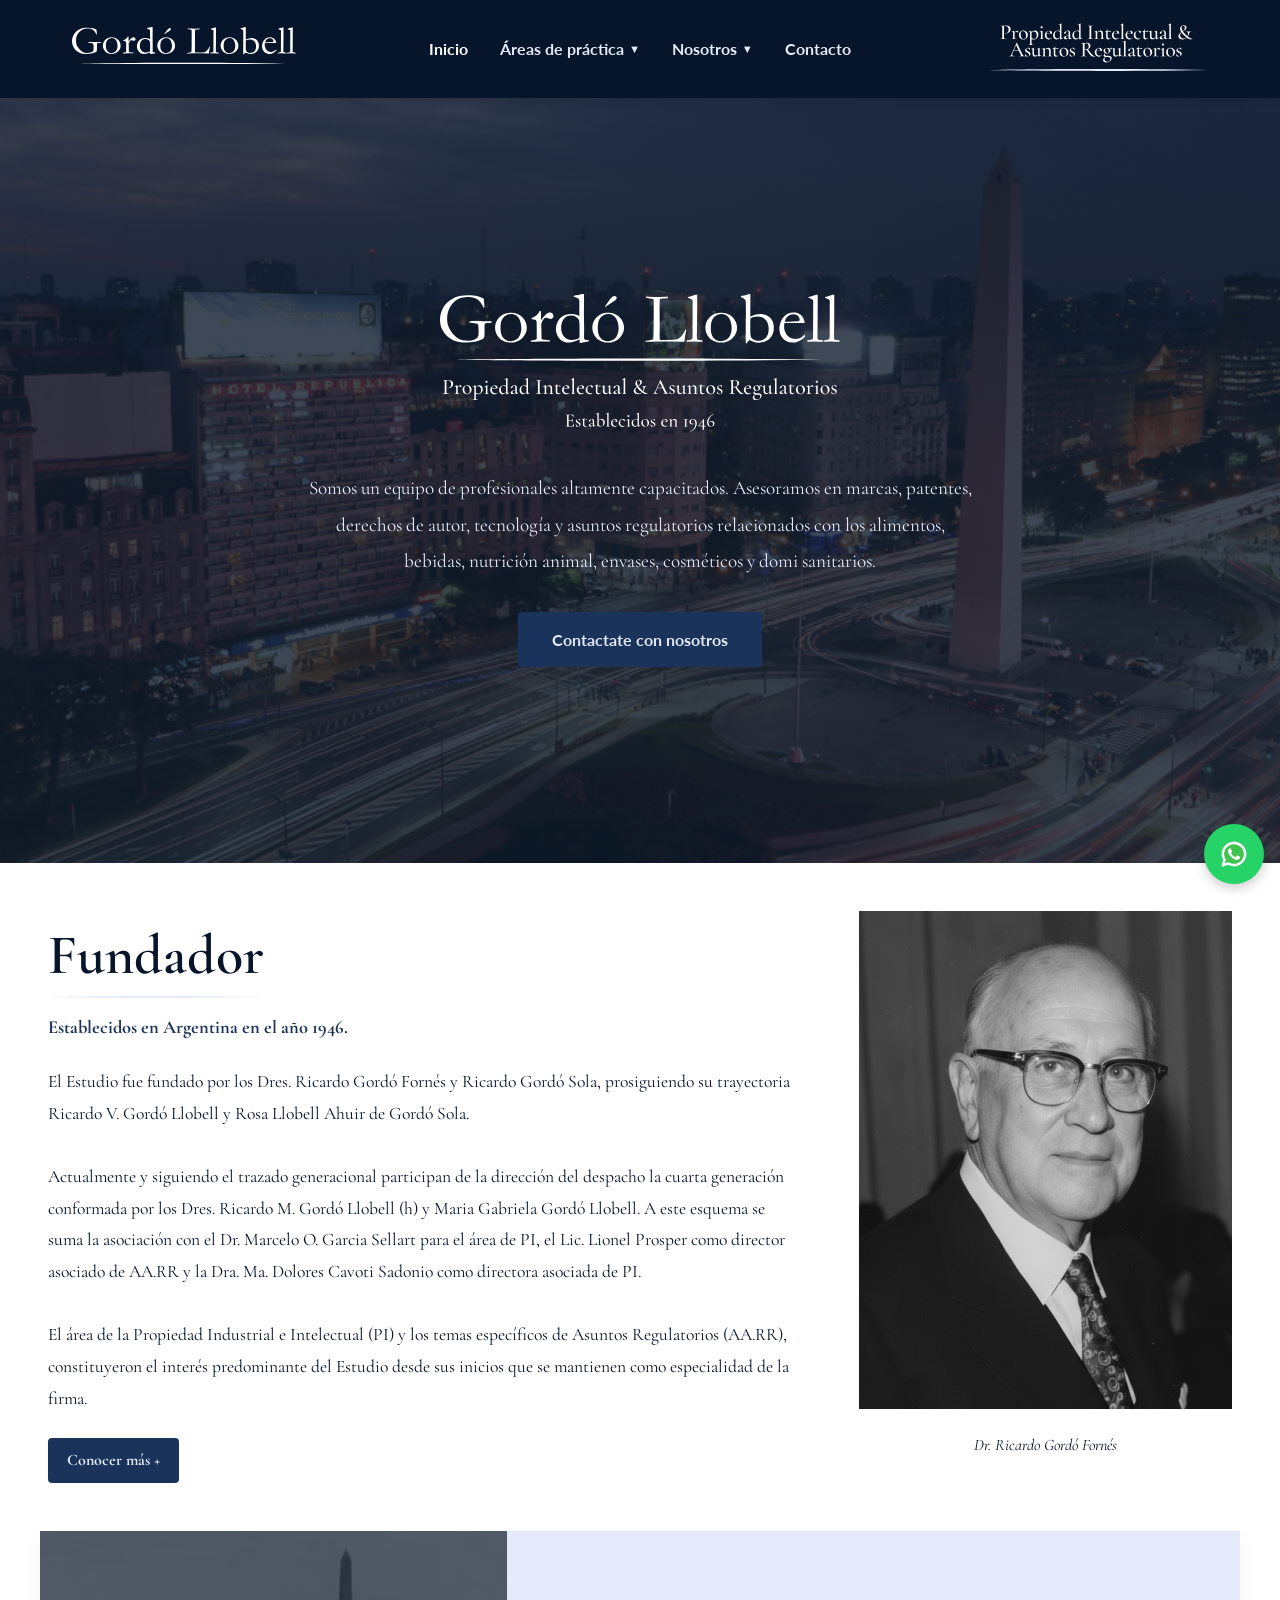
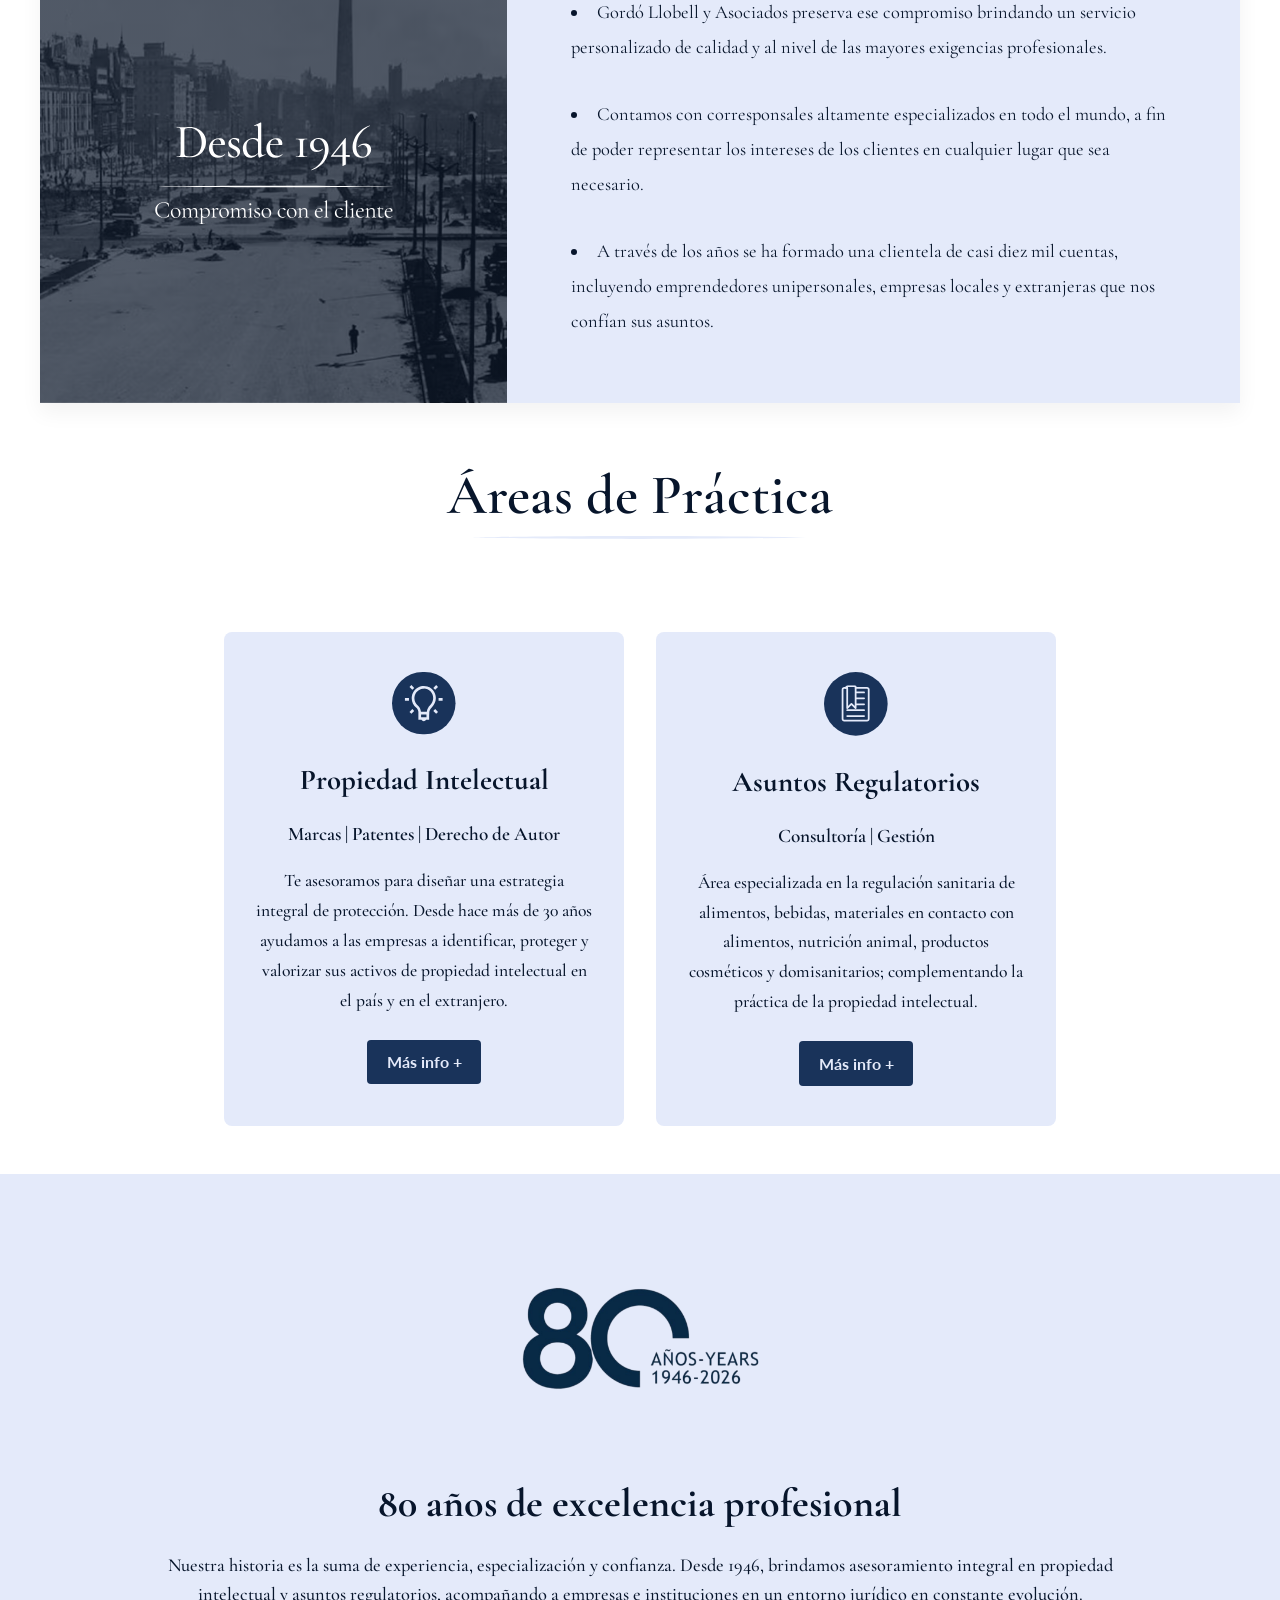
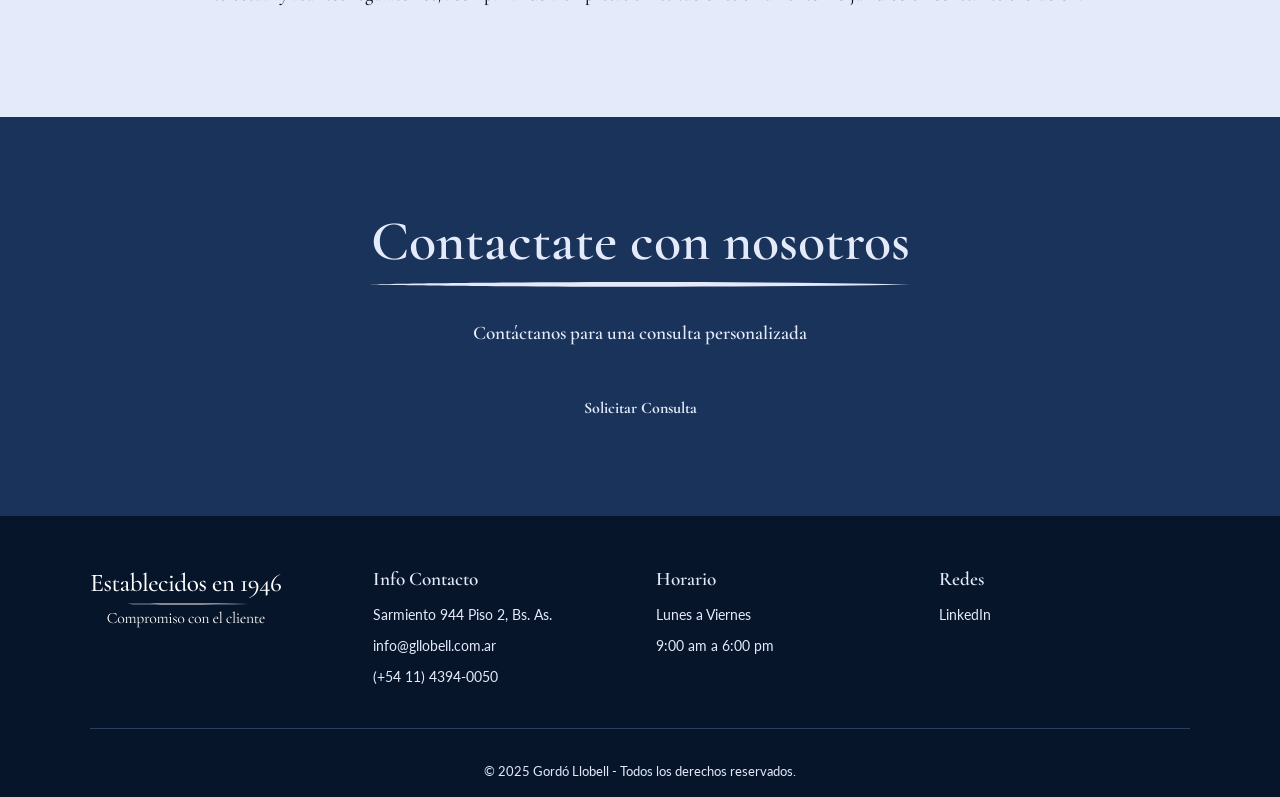
==== commit f2d5db68: "Add files via upload" ====
--- a/index.html
+++ b/index.html
@@ -145,7 +145,7 @@
       <div class="footer-col">
         <p><strong>Horario</strong></p>
         <p>Lunes a Viernes</p>
-        <p>09:00 am a 6:00 pm</p>
+        <p>9:00 am a 6:00 pm</p>
       </div>
       <div class="footer-col">
         <p><strong>Redes</strong></p>
--- a/styles.css
+++ b/styles.css
@@ -567,6 +567,14 @@
   margin: 0 auto;
 }
 
+.marcas-grid{
+  display: grid;
+  grid-template-columns: repeat(2, 1fr);
+  gap: 30px;
+  max-width: 900px;
+  margin: 0 auto;
+
+}
 .team-member {
   text-align: center;
   transition: transform 0.3s ease;
@@ -1048,6 +1056,9 @@
   align-items: center;
   text-align: center;
 }
+.marcas-grid{
+  grid-template-columns: 1fr;
+}
   .hero-logo {  display: block; width:80vw;max-width: 280px;
   margin: 0 auto;
   align-items: center; }
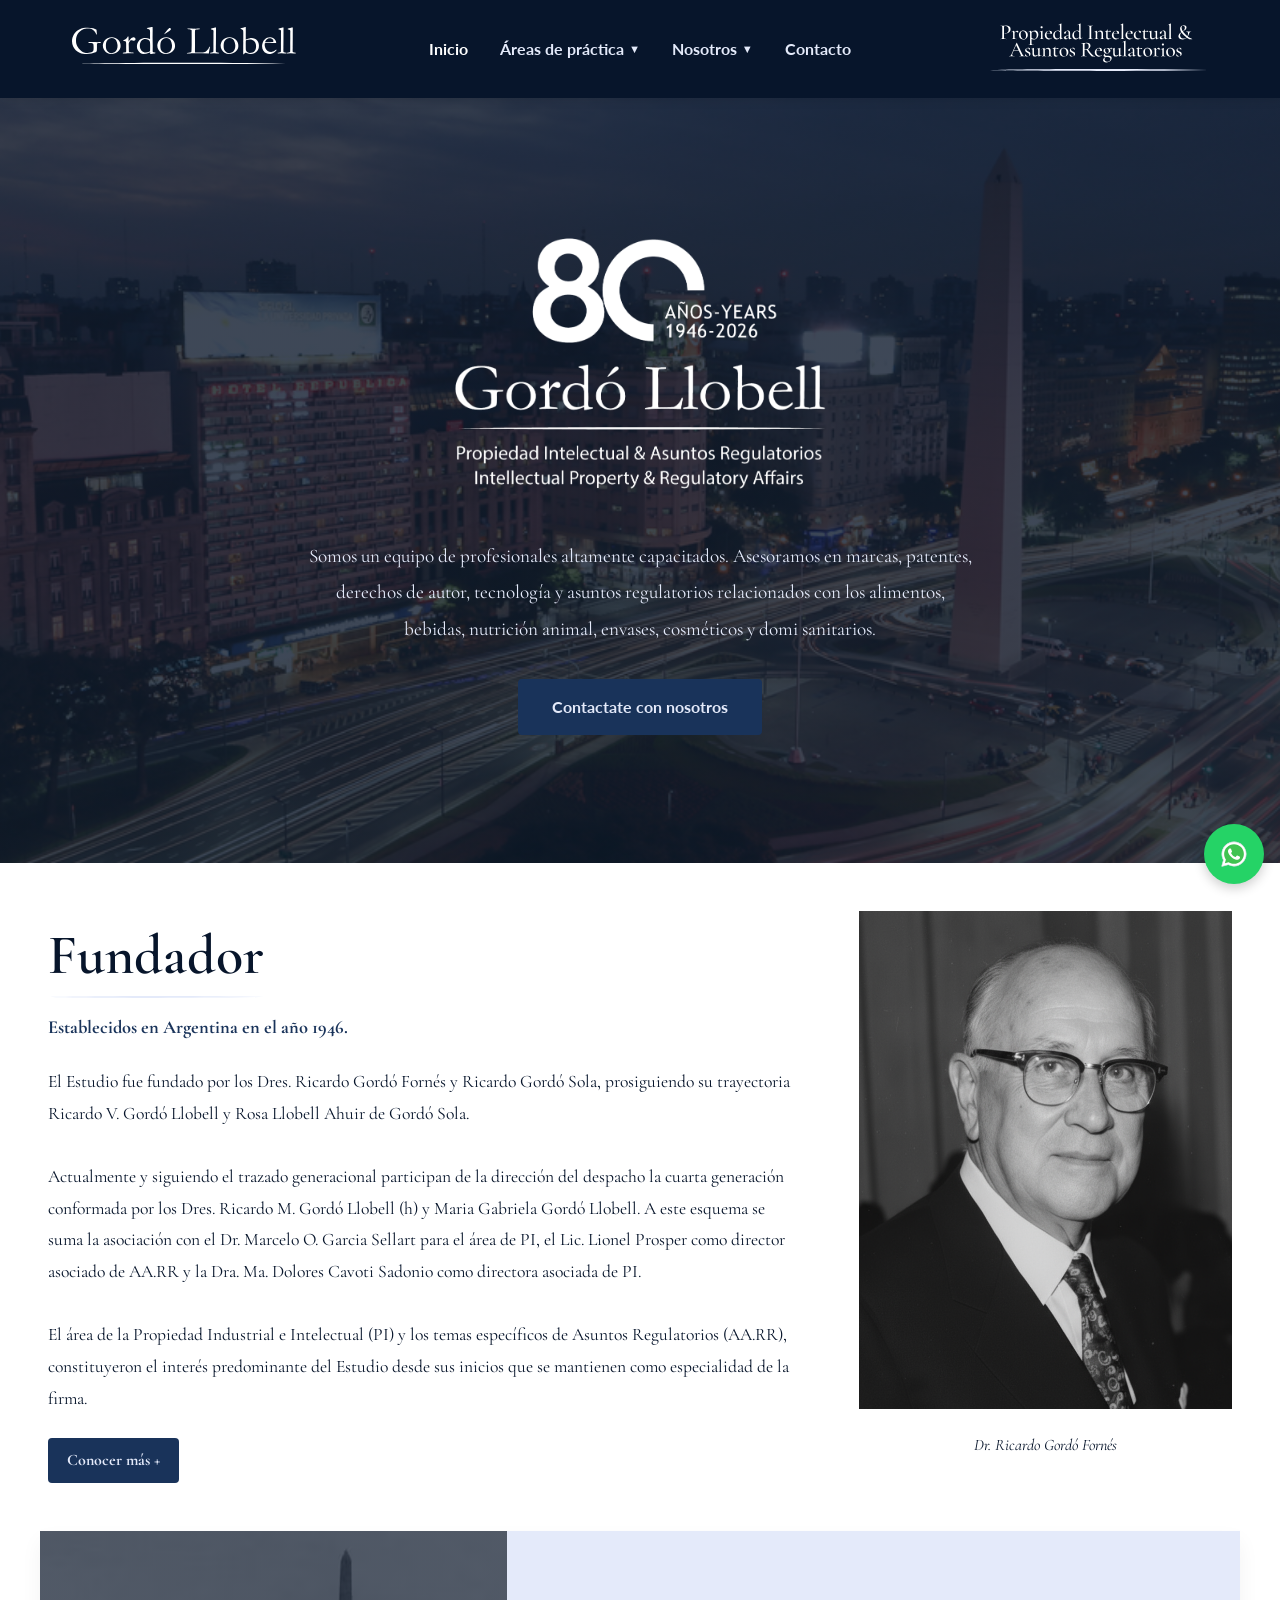
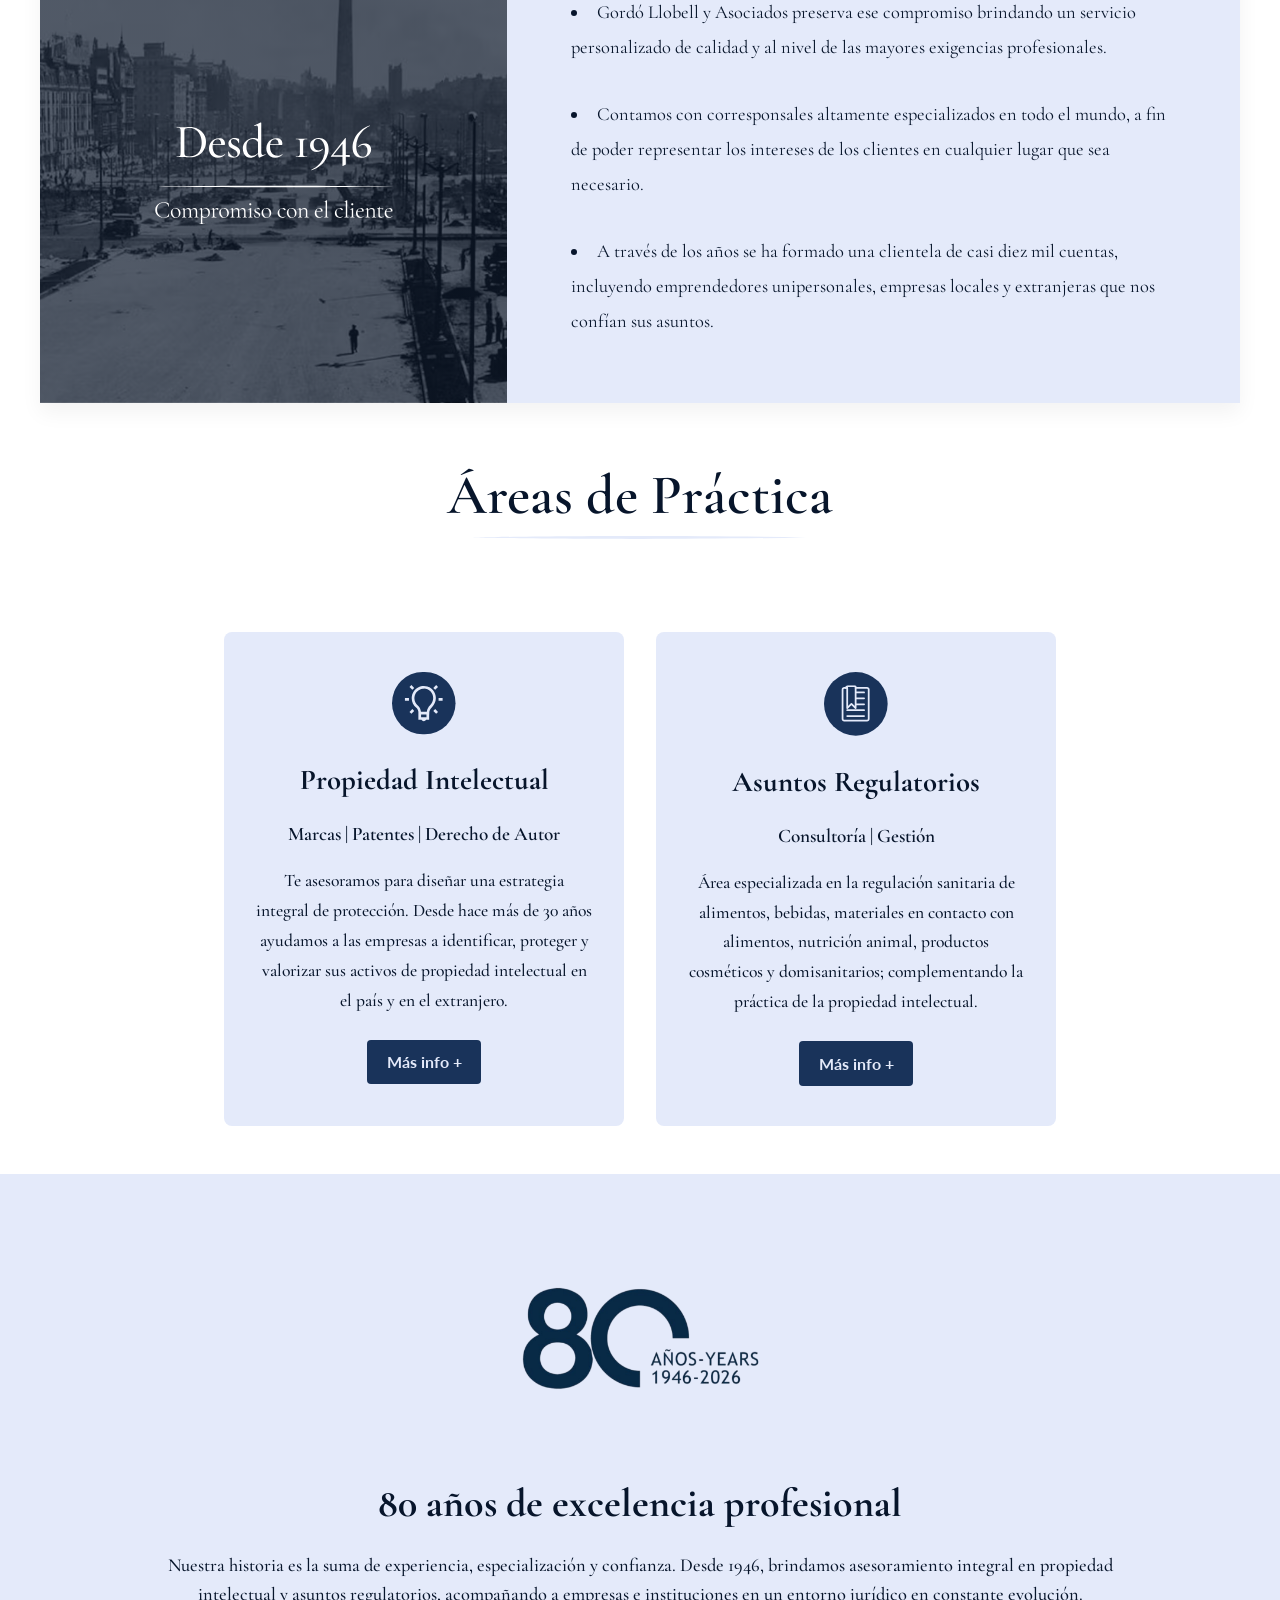
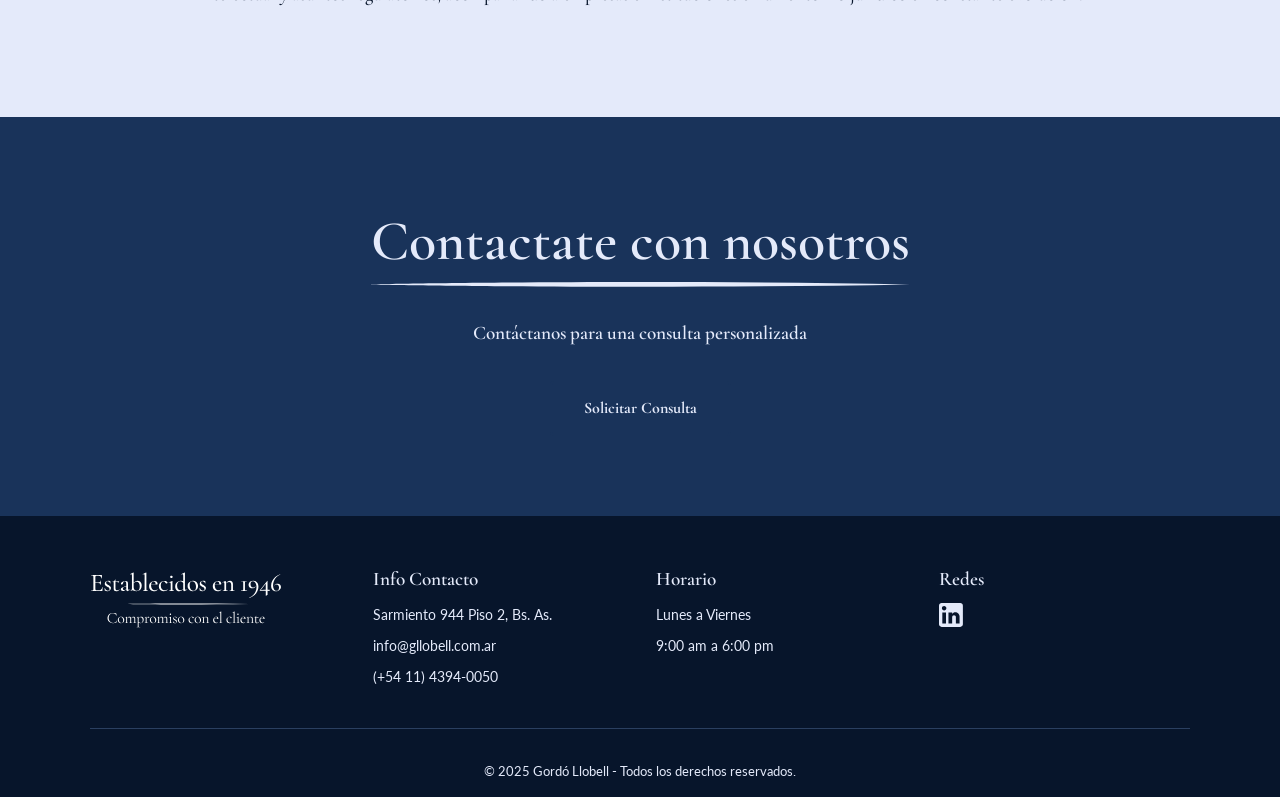
==== commit 87cda7be: "Add files via upload" ====
--- a/index.html
+++ b/index.html
@@ -47,7 +47,7 @@
 
   <header class="hero" id="inicio">
     <div class="hero-content animate-on-scroll">
-      <img class="hero-logo" src="recursos/Logo Gll full.svg">
+      <img class="hero-logo"  src="recursos/LOGO 80 AÑOS GLL blanco.svg">
       <p>Somos un equipo de profesionales altamente capacitados. Asesoramos en marcas, patentes,<br>
          derechos de autor, tecnología y asuntos regulatorios relacionados con los alimentos,<br> 
          bebidas, nutrición animal, envases, cosméticos y domi sanitarios.
@@ -149,7 +149,9 @@
       </div>
       <div class="footer-col">
         <p><strong>Redes</strong></p>
-        <a href="https://www.linkedin.com/company/gord%C3%B3-llobel-asociados" aria-label="LinkedIn">LinkedIn</a>
+        <a href="https://www.linkedin.com/company/gord%C3%B3-llobel-asociados" target="_blank" rel="noopener" class="linkedin-icon" aria-label="Seguinos en Linkedin">
+          <img src="recursos/linkedin-icon.svg" alt="linkedin">
+        </a>
       </div>
     </div>
     <div class="footer-bottom">
--- a/styles.css
+++ b/styles.css
@@ -280,8 +280,9 @@
 
 .hero img {
   width: 25rem;
-  margin: 0 auto 2rem;
-}
+  margin: 0 0 2rem;
+}
+
 
 
 .hero p {
@@ -774,7 +775,6 @@
 
 .contact-image {
   width: 100%;
-  aspect-ratio: 4 / 3;
 }
 
 .contact-form-container {
@@ -963,6 +963,17 @@
   margin: 0 auto;
   font-size: 0.8rem;
 }
+
+.linkedin-icon img {
+  width: 1.5rem;
+  transition: transform 0.3s ease;
+}
+
+.linkedin-icon img:hover {
+  width: 1.5rem;
+   transform: scale(1.1);
+}
+
 
 /* --- Animations --- */
 .animate-on-scroll {
